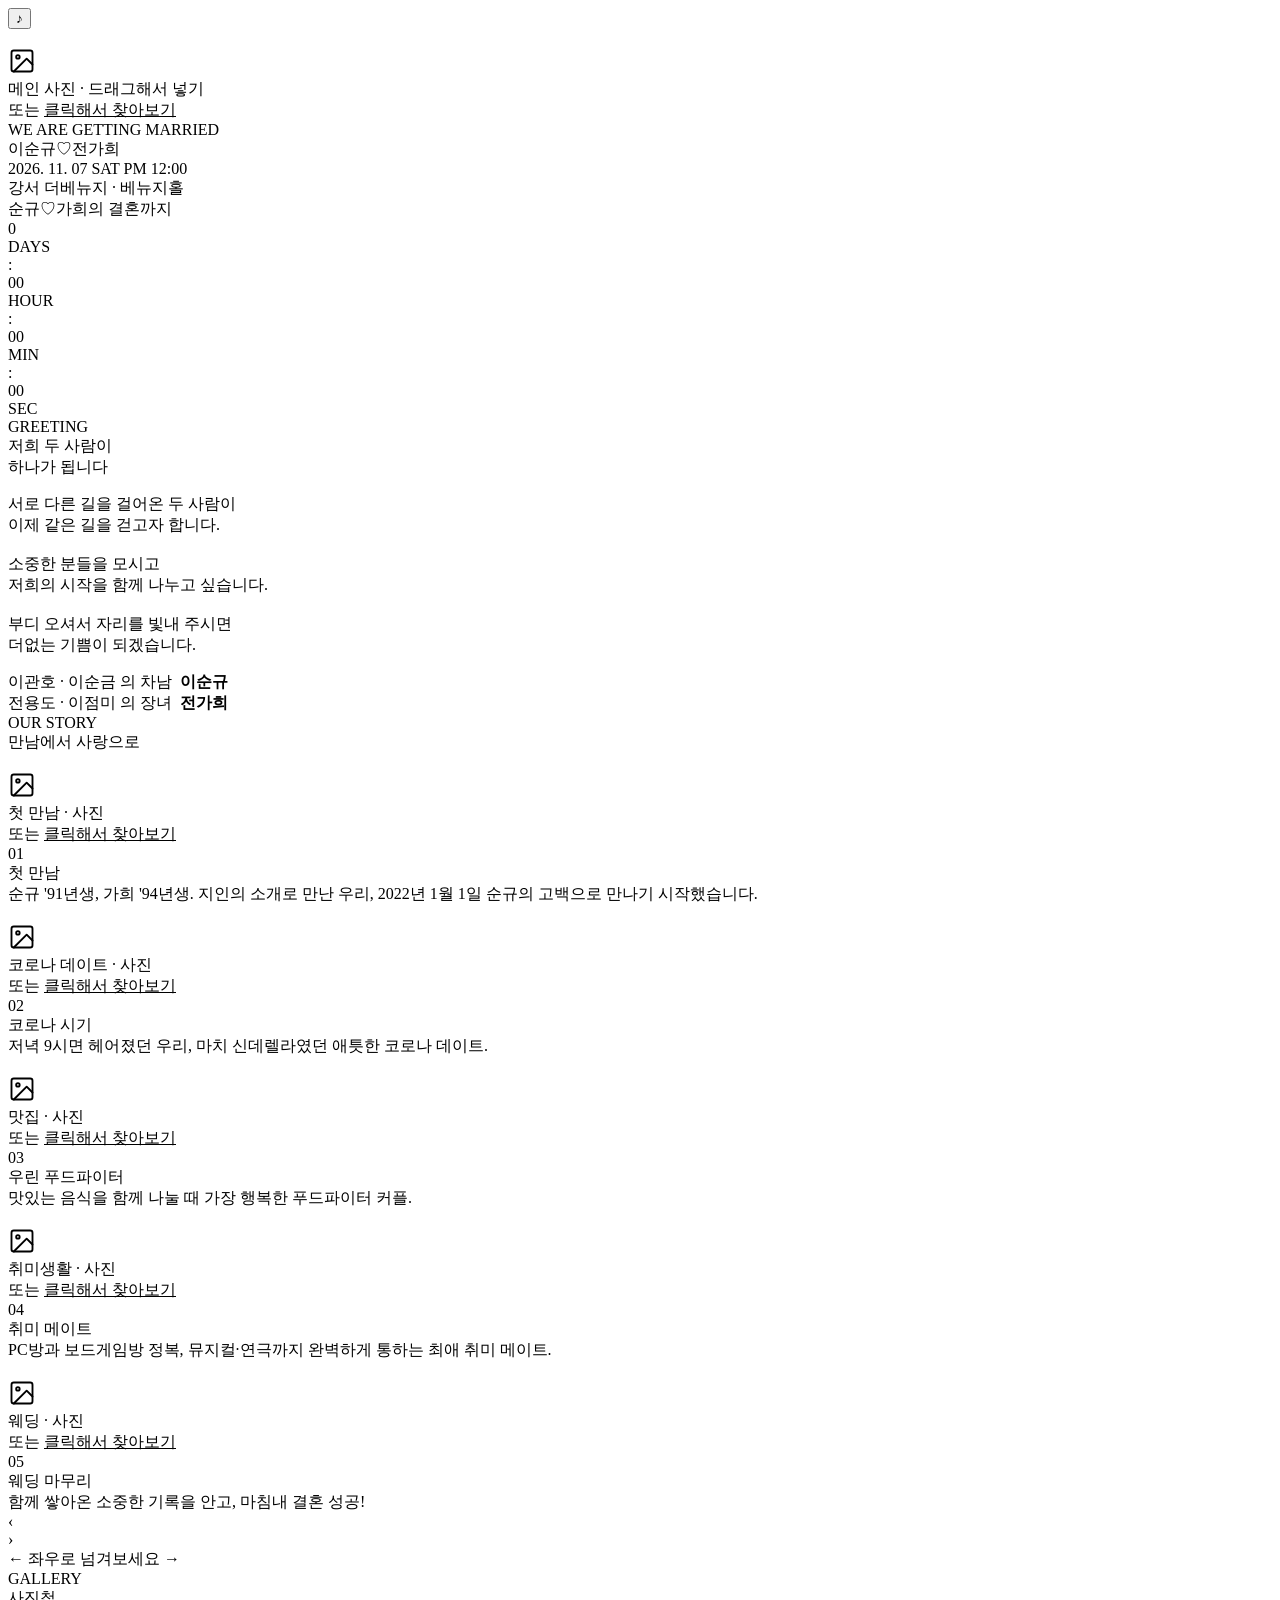
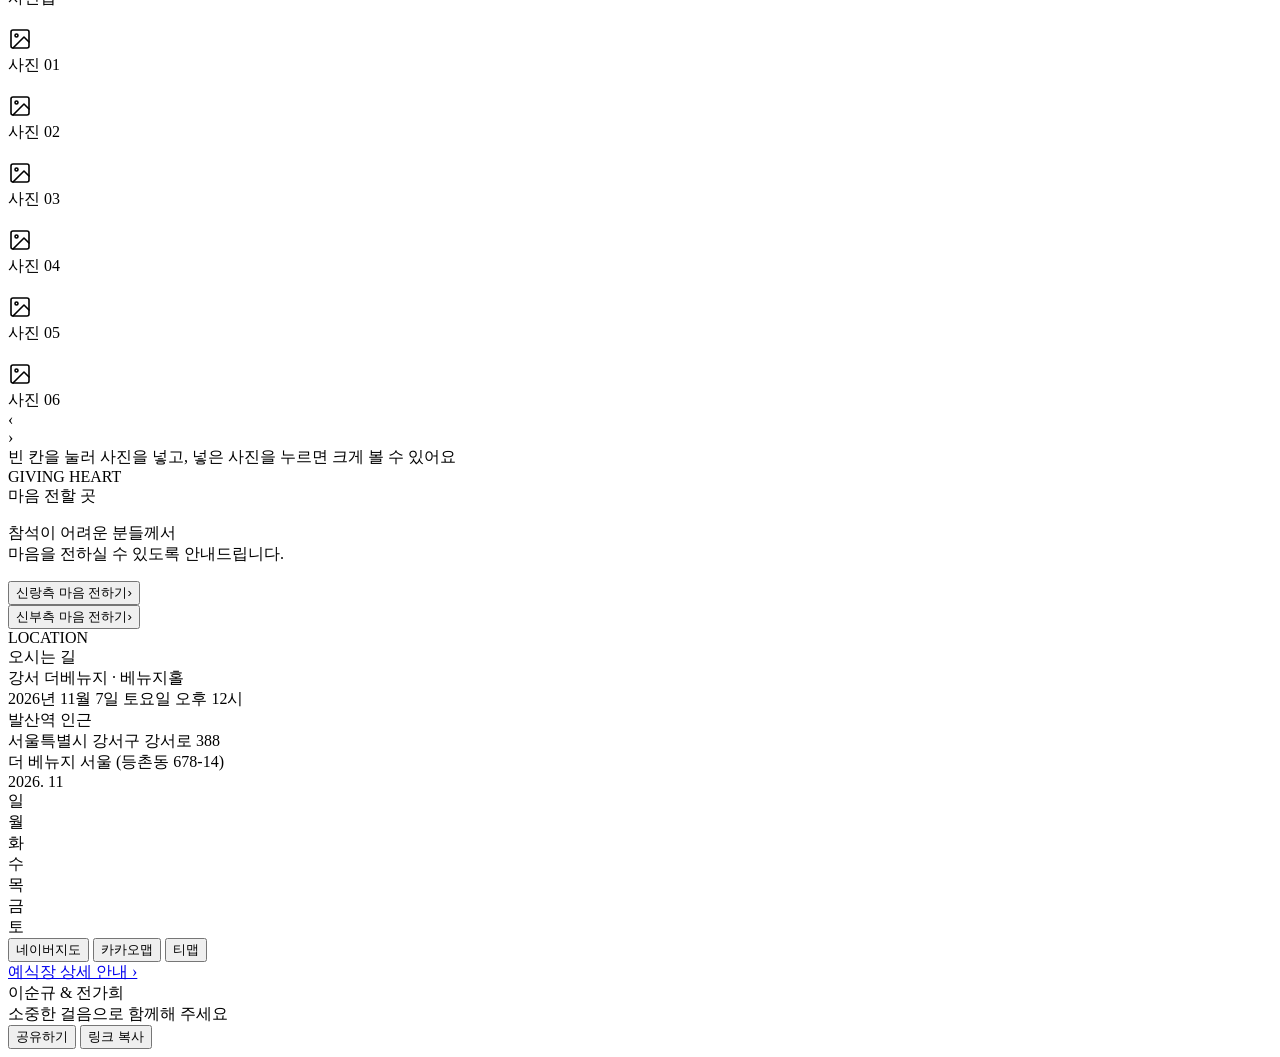
==== index.html @ b534b233 "Add files via upload" ====
<!DOCTYPE html>
<html lang="ko">
<head>
<meta charset="utf-8">
<meta name="viewport" content="width=device-width, initial-scale=1, viewport-fit=cover">
<title>이순규 ♥ 전가희 결혼합니다</title>
<meta name="description" content="2026년 11월 7일 토요일 낮 12시, 강서 더베뉴지 베뉴지홀에서 이순규 · 전가희 두 사람의 결혼식에 소중한 분들을 초대합니다.">
<meta property="og:title" content="이순규 ♥ 전가희 결혼합니다">
<meta property="og:description" content="2026. 11. 07 SAT PM 12:00 · 강서 더베뉴지 · 베뉴지홀">
<meta property="og:type" content="website">
<meta name="theme-color" content="#ded7cb">
<link rel="preconnect" href="https://fonts.googleapis.com">
<link rel="preconnect" href="https://fonts.gstatic.com" crossorigin>
<link href="https://fonts.googleapis.com/css2?family=Gowun+Batang:wght@400;700&family=Gowun+Dodum&display=swap" rel="stylesheet">
<link rel="stylesheet" href="css/style.css">
</head>
<body>

<div class="card" id="card">

<button class="music-toggle" id="musicToggle" aria-label="배경음악" aria-pressed="false">
  <span class="music-note" id="musicNote">♪</span>
</button>

<!-- ============ 1. 메인 배너 ============ -->
<section class="hero">
  <div class="hero-slot img-slot" data-slot="hero" data-shape="rect" data-static="assets/images/hero.jpg">
    <div class="img-slot-inner">
      <img class="img-slot-img" alt="">
      <div class="img-slot-empty">
        <svg width="28" height="28" viewBox="0 0 24 24" fill="none" stroke="currentColor" stroke-width="1.6" stroke-linecap="round" stroke-linejoin="round"><rect x="3" y="3" width="18" height="18" rx="2"/><circle cx="8.5" cy="8.5" r="1.5"/><path d="m21 15-5-5L5 21"/></svg>
        <div class="cap">메인 사진 · 드래그해서 넣기</div>
        <div class="sub">또는 <u>클릭해서 찾아보기</u></div>
      </div>
    </div>
    <input type="file" class="img-slot-input" accept="image/png,image/jpeg,image/webp,image/avif" hidden>
  </div>
  <div class="hero-scrim"></div>
  <div class="hero-text">
    <div class="eyebrow">WE ARE GETTING MARRIED</div>
    <div class="hero-names">이순규<span class="heart">♡</span>전가희</div>
    <div class="hr"></div>
    <div class="hero-date">2026. 11. 07 SAT PM 12:00</div>
    <div class="hero-venue">강서 더베뉴지 · 베뉴지홀</div>
  </div>
</section>

<!-- D-day -->
<section class="dday" id="ddaySection">
  <div class="dday-title">순규♡가희의 결혼까지</div>
  <div class="dday-row">
    <div class="dday-cell wide"><div class="dday-num" id="ddDays">0</div><div class="dday-label">DAYS</div></div>
    <div class="dday-colon">:</div>
    <div class="dday-cell"><div class="dday-num muted" id="ddHours">00</div><div class="dday-label">HOUR</div></div>
    <div class="dday-colon">:</div>
    <div class="dday-cell"><div class="dday-num muted" id="ddMins">00</div><div class="dday-label">MIN</div></div>
    <div class="dday-colon">:</div>
    <div class="dday-cell"><div class="dday-num muted" id="ddSecs">00</div><div class="dday-label">SEC</div></div>
  </div>
</section>

<!-- ============ 2. 멘트 / 신랑신부 · 부모님 ============ -->
<section class="greeting">
  <div class="eyebrow">GREETING</div>
  <div class="greeting-title">저희 두 사람이<br>하나가 됩니다</div>
  <p class="greeting-body">서로 다른 길을 걸어온 두 사람이<br>이제 같은 길을 걷고자 합니다.<br><br>소중한 분들을 모시고<br>저희의 시작을 함께 나누고 싶습니다.<br><br>부디 오셔서 자리를 빛내 주시면<br>더없는 기쁨이 되겠습니다.</p>

  <div class="hr center"></div>

  <div class="family">
    <div><span class="parents">이관호 · 이순금</span> <span class="rel">의 차남</span> &nbsp;<strong class="who">이순규</strong></div>
    <div><span class="parents">전용도 · 이점미</span> <span class="rel">의 장녀</span> &nbsp;<strong class="who">전가희</strong></div>
  </div>
</section>

<!-- ============ 3. 만남에서 사랑으로 ============ -->
<section class="story-section">
  <div class="section-head">
    <div class="eyebrow">OUR STORY</div>
    <div class="section-title">만남에서 사랑으로</div>
  </div>
  <div class="carousel-wrap">
    <div class="swipe story-scroller" id="storyScroller">

      <div class="story-slide">
        <div class="story-img-wrap"><div class="img-slot" data-slot="s1" data-shape="rounded" data-radius="12" data-static="assets/images/story-1.jpg">
          <div class="img-slot-inner">
            <img class="img-slot-img" alt="">
            <div class="img-slot-empty">
              <svg width="28" height="28" viewBox="0 0 24 24" fill="none" stroke="currentColor" stroke-width="1.6" stroke-linecap="round" stroke-linejoin="round"><rect x="3" y="3" width="18" height="18" rx="2"/><circle cx="8.5" cy="8.5" r="1.5"/><path d="m21 15-5-5L5 21"/></svg>
              <div class="cap">첫 만남 · 사진</div>
              <div class="sub">또는 <u>클릭해서 찾아보기</u></div>
            </div>
          </div>
          <input type="file" class="img-slot-input" accept="image/png,image/jpeg,image/webp,image/avif" hidden>
        </div></div>
        <div class="story-text">
          <div class="story-no">01</div>
          <div class="story-title">첫 만남</div>
          <div class="story-body">순규 '91년생, 가희 '94년생. 지인의 소개로 만난 우리, 2022년 1월 1일 순규의 고백으로 만나기 시작했습니다.</div>
        </div>
      </div>

      <div class="story-slide">
        <div class="story-img-wrap"><div class="img-slot" data-slot="s2" data-shape="rounded" data-radius="12" data-static="assets/images/story-2.jpg">
          <div class="img-slot-inner">
            <img class="img-slot-img" alt="">
            <div class="img-slot-empty">
              <svg width="28" height="28" viewBox="0 0 24 24" fill="none" stroke="currentColor" stroke-width="1.6" stroke-linecap="round" stroke-linejoin="round"><rect x="3" y="3" width="18" height="18" rx="2"/><circle cx="8.5" cy="8.5" r="1.5"/><path d="m21 15-5-5L5 21"/></svg>
              <div class="cap">코로나 데이트 · 사진</div>
              <div class="sub">또는 <u>클릭해서 찾아보기</u></div>
            </div>
          </div>
          <input type="file" class="img-slot-input" accept="image/png,image/jpeg,image/webp,image/avif" hidden>
        </div></div>
        <div class="story-text">
          <div class="story-no">02</div>
          <div class="story-title">코로나 시기</div>
          <div class="story-body">저녁 9시면 헤어졌던 우리, 마치 신데렐라였던 애틋한 코로나 데이트.</div>
        </div>
      </div>

      <div class="story-slide">
        <div class="story-img-wrap"><div class="img-slot" data-slot="s3" data-shape="rounded" data-radius="12" data-static="assets/images/story-3.jpg">
          <div class="img-slot-inner">
            <img class="img-slot-img" alt="">
            <div class="img-slot-empty">
              <svg width="28" height="28" viewBox="0 0 24 24" fill="none" stroke="currentColor" stroke-width="1.6" stroke-linecap="round" stroke-linejoin="round"><rect x="3" y="3" width="18" height="18" rx="2"/><circle cx="8.5" cy="8.5" r="1.5"/><path d="m21 15-5-5L5 21"/></svg>
              <div class="cap">맛집 · 사진</div>
              <div class="sub">또는 <u>클릭해서 찾아보기</u></div>
            </div>
          </div>
          <input type="file" class="img-slot-input" accept="image/png,image/jpeg,image/webp,image/avif" hidden>
        </div></div>
        <div class="story-text">
          <div class="story-no">03</div>
          <div class="story-title">우린 푸드파이터</div>
          <div class="story-body">맛있는 음식을 함께 나눌 때 가장 행복한 푸드파이터 커플.</div>
        </div>
      </div>

      <div class="story-slide">
        <div class="story-img-wrap"><div class="img-slot" data-slot="s4" data-shape="rounded" data-radius="12" data-static="assets/images/story-4.jpg">
          <div class="img-slot-inner">
            <img class="img-slot-img" alt="">
            <div class="img-slot-empty">
              <svg width="28" height="28" viewBox="0 0 24 24" fill="none" stroke="currentColor" stroke-width="1.6" stroke-linecap="round" stroke-linejoin="round"><rect x="3" y="3" width="18" height="18" rx="2"/><circle cx="8.5" cy="8.5" r="1.5"/><path d="m21 15-5-5L5 21"/></svg>
              <div class="cap">취미생활 · 사진</div>
              <div class="sub">또는 <u>클릭해서 찾아보기</u></div>
            </div>
          </div>
          <input type="file" class="img-slot-input" accept="image/png,image/jpeg,image/webp,image/avif" hidden>
        </div></div>
        <div class="story-text">
          <div class="story-no">04</div>
          <div class="story-title">취미 메이트</div>
          <div class="story-body">PC방과 보드게임방 정복, 뮤지컬·연극까지 완벽하게 통하는 최애 취미 메이트.</div>
        </div>
      </div>

      <div class="story-slide">
        <div class="story-img-wrap"><div class="img-slot" data-slot="s5" data-shape="rounded" data-radius="12" data-static="assets/images/story-5.jpg">
          <div class="img-slot-inner">
            <img class="img-slot-img" alt="">
            <div class="img-slot-empty">
              <svg width="28" height="28" viewBox="0 0 24 24" fill="none" stroke="currentColor" stroke-width="1.6" stroke-linecap="round" stroke-linejoin="round"><rect x="3" y="3" width="18" height="18" rx="2"/><circle cx="8.5" cy="8.5" r="1.5"/><path d="m21 15-5-5L5 21"/></svg>
              <div class="cap">웨딩 · 사진</div>
              <div class="sub">또는 <u>클릭해서 찾아보기</u></div>
            </div>
          </div>
          <input type="file" class="img-slot-input" accept="image/png,image/jpeg,image/webp,image/avif" hidden>
        </div></div>
        <div class="story-text">
          <div class="story-no">05</div>
          <div class="story-title">웨딩 마무리</div>
          <div class="story-body">함께 쌓아온 소중한 기록을 안고, 마침내 결혼 성공!</div>
        </div>
      </div>

    </div>
    <div class="arrow left" id="storyPrev" aria-label="이전">‹</div>
    <div class="arrow right" id="storyNext" aria-label="다음">›</div>
  </div>
  <div class="dots" id="storyDots"></div>
  <div class="hint">← 좌우로 넘겨보세요 →</div>
</section>

<!-- ============ 4. 사진 갤러리 ============ -->
<section class="gallery-section">
  <div class="section-head">
    <div class="eyebrow">GALLERY</div>
    <div class="section-title">사진첩</div>
  </div>
  <div class="carousel-wrap">
    <div class="swipe gallery-scroller" id="galleryScroller">
      <div class="gallery-slide">
        <div class="gallery-img img-slot" data-slot="g1" data-shape="rounded" data-radius="4" data-static="">
          <div class="img-slot-inner"><img class="img-slot-img" alt=""><div class="img-slot-empty"><svg width="24" height="24" viewBox="0 0 24 24" fill="none" stroke="currentColor" stroke-width="1.6" stroke-linecap="round" stroke-linejoin="round"><rect x="3" y="3" width="18" height="18" rx="2"/><circle cx="8.5" cy="8.5" r="1.5"/><path d="m21 15-5-5L5 21"/></svg><div class="cap">사진 01</div></div></div>
          <input type="file" class="img-slot-input" accept="image/png,image/jpeg,image/webp,image/avif" hidden>
        </div>
      </div>
      <div class="gallery-slide">
        <div class="gallery-img img-slot" data-slot="g2" data-shape="rounded" data-radius="4" data-static="">
          <div class="img-slot-inner"><img class="img-slot-img" alt=""><div class="img-slot-empty"><svg width="24" height="24" viewBox="0 0 24 24" fill="none" stroke="currentColor" stroke-width="1.6" stroke-linecap="round" stroke-linejoin="round"><rect x="3" y="3" width="18" height="18" rx="2"/><circle cx="8.5" cy="8.5" r="1.5"/><path d="m21 15-5-5L5 21"/></svg><div class="cap">사진 02</div></div></div>
          <input type="file" class="img-slot-input" accept="image/png,image/jpeg,image/webp,image/avif" hidden>
        </div>
      </div>
      <div class="gallery-slide">
        <div class="gallery-img img-slot" data-slot="g3" data-shape="rounded" data-radius="4" data-static="">
          <div class="img-slot-inner"><img class="img-slot-img" alt=""><div class="img-slot-empty"><svg width="24" height="24" viewBox="0 0 24 24" fill="none" stroke="currentColor" stroke-width="1.6" stroke-linecap="round" stroke-linejoin="round"><rect x="3" y="3" width="18" height="18" rx="2"/><circle cx="8.5" cy="8.5" r="1.5"/><path d="m21 15-5-5L5 21"/></svg><div class="cap">사진 03</div></div></div>
          <input type="file" class="img-slot-input" accept="image/png,image/jpeg,image/webp,image/avif" hidden>
        </div>
      </div>
      <div class="gallery-slide">
        <div class="gallery-img img-slot" data-slot="g4" data-shape="rounded" data-radius="4" data-static="">
          <div class="img-slot-inner"><img class="img-slot-img" alt=""><div class="img-slot-empty"><svg width="24" height="24" viewBox="0 0 24 24" fill="none" stroke="currentColor" stroke-width="1.6" stroke-linecap="round" stroke-linejoin="round"><rect x="3" y="3" width="18" height="18" rx="2"/><circle cx="8.5" cy="8.5" r="1.5"/><path d="m21 15-5-5L5 21"/></svg><div class="cap">사진 04</div></div></div>
          <input type="file" class="img-slot-input" accept="image/png,image/jpeg,image/webp,image/avif" hidden>
        </div>
      </div>
      <div class="gallery-slide">
        <div class="gallery-img img-slot" data-slot="g5" data-shape="rounded" data-radius="4" data-static="">
          <div class="img-slot-inner"><img class="img-slot-img" alt=""><div class="img-slot-empty"><svg width="24" height="24" viewBox="0 0 24 24" fill="none" stroke="currentColor" stroke-width="1.6" stroke-linecap="round" stroke-linejoin="round"><rect x="3" y="3" width="18" height="18" rx="2"/><circle cx="8.5" cy="8.5" r="1.5"/><path d="m21 15-5-5L5 21"/></svg><div class="cap">사진 05</div></div></div>
          <input type="file" class="img-slot-input" accept="image/png,image/jpeg,image/webp,image/avif" hidden>
        </div>
      </div>
      <div class="gallery-slide">
        <div class="gallery-img img-slot" data-slot="g6" data-shape="rounded" data-radius="4" data-static="">
          <div class="img-slot-inner"><img class="img-slot-img" alt=""><div class="img-slot-empty"><svg width="24" height="24" viewBox="0 0 24 24" fill="none" stroke="currentColor" stroke-width="1.6" stroke-linecap="round" stroke-linejoin="round"><rect x="3" y="3" width="18" height="18" rx="2"/><circle cx="8.5" cy="8.5" r="1.5"/><path d="m21 15-5-5L5 21"/></svg><div class="cap">사진 06</div></div></div>
          <input type="file" class="img-slot-input" accept="image/png,image/jpeg,image/webp,image/avif" hidden>
        </div>
      </div>
    </div>
    <div class="arrow left" id="galPrev" aria-label="이전">‹</div>
    <div class="arrow right" id="galNext" aria-label="다음">›</div>
  </div>
  <div class="hint">빈 칸을 눌러 사진을 넣고, 넣은 사진을 누르면 크게 볼 수 있어요</div>
</section>

<!-- ============ 5. 마음 전할 곳 ============ -->
<section class="accounts-section">
  <div class="section-head small">
    <div class="eyebrow">GIVING HEART</div>
    <div class="section-title">마음 전할 곳</div>
    <p class="accounts-intro">참석이 어려운 분들께서<br>마음을 전하실 수 있도록 안내드립니다.</p>
  </div>

  <div class="accordion">
    <button class="accordion-toggle" id="groomToggle" aria-expanded="false">
      <span>신랑측 마음 전하기</span><span class="chevron" id="groomChevron">›</span>
    </button>
    <div class="accordion-panel" id="groomPanel" hidden>
      <div class="account-card">
        <div><div class="account-role">신랑</div><div class="account-bank">우리은행 <span class="num">1002-641-303449</span></div><div class="account-owner">예금주 이순규</div></div>
        <button class="copy-btn" data-bank="우리은행" data-num="1002-641-303449">계좌 복사</button>
      </div>
      <div class="account-card">
        <div><div class="account-role">신랑 아버지</div><div class="account-bank">신한은행 <span class="num">110-109-147608</span></div><div class="account-owner">예금주 이관호</div></div>
        <button class="copy-btn" data-bank="신한은행" data-num="110-109-147608">계좌 복사</button>
      </div>
      <div class="account-card">
        <div><div class="account-role">신랑 어머니</div><div class="account-bank">신한은행 <span class="num">110-319-628471</span></div><div class="account-owner">예금주 이순금</div></div>
        <button class="copy-btn" data-bank="신한은행" data-num="110-319-628471">계좌 복사</button>
      </div>
    </div>
  </div>

  <div class="accordion">
    <button class="accordion-toggle" id="brideToggle" aria-expanded="false">
      <span>신부측 마음 전하기</span><span class="chevron" id="brideChevron">›</span>
    </button>
    <div class="accordion-panel" id="bridePanel" hidden>
      <div class="account-card">
        <div><div class="account-role">신부</div><div class="account-bank">국민은행 <span class="num">690802-20-80029</span></div><div class="account-owner">예금주 전가희</div></div>
        <button class="copy-btn" data-bank="국민은행" data-num="690802-20-80029">계좌 복사</button>
      </div>
      <div class="account-card">
        <div><div class="account-role">신부 아버지</div><div class="account-bank">농협은행 <span class="num">204065-52-137014</span></div><div class="account-owner">예금주 전용도</div></div>
        <button class="copy-btn" data-bank="농협은행" data-num="204065-52-137014">계좌 복사</button>
      </div>
      <div class="account-card">
        <div><div class="account-role">신부 어머니</div><div class="account-bank">농협은행 <span class="num">356-0767-2444-43</span></div><div class="account-owner">예금주 이점미</div></div>
        <button class="copy-btn" data-bank="농협은행" data-num="356-0767-2444-43">계좌 복사</button>
      </div>
    </div>
  </div>
</section>

<!-- ============ 6. 오시는길 ============ -->
<section class="location-section">
  <div class="section-head">
    <div class="eyebrow">LOCATION</div>
    <div class="section-title">오시는 길</div>
  </div>

  <div class="venue-info">
    <div class="venue-name">강서 더베뉴지 · 베뉴지홀</div>
    <div class="venue-when">2026년 11월 7일 토요일 오후 12시<br>발산역 인근</div>
    <div class="venue-address">서울특별시 강서구 강서로 388<br>더 베뉴지 서울 (등촌동 678-14)</div>
  </div>

  <div class="calendar">
    <div class="calendar-title">2026. 11</div>
    <div class="calendar-dow">
      <div class="sun">일</div><div>월</div><div>화</div><div>수</div><div>목</div><div>금</div><div>토</div>
    </div>
    <div class="calendar-grid" id="calendarGrid"></div>
  </div>

  <div class="map-buttons">
    <button class="map-btn" id="btnNaver">네이버지도</button>
    <button class="map-btn" id="btnKakao">카카오맵</button>
    <button class="map-btn" id="btnTmap">티맵</button>
  </div>
  <a href="https://venueg.co.kr/92" target="_blank" rel="noopener" class="venue-detail-link">예식장 상세 안내 &rsaquo;</a>
</section>

<!-- footer / share -->
<footer class="site-footer">
  <div class="footer-names">이순규 &amp; 전가희</div>
  <div class="footer-sub">소중한 걸음으로 함께해 주세요</div>
  <div class="footer-actions">
    <button class="btn-share" id="shareBtn">공유하기</button>
    <button class="btn-copy-link" id="copyLinkBtn">링크 복사</button>
  </div>
</footer>

<!-- 갤러리 확대 뷰어 -->
<div class="lightbox" id="lightbox" hidden>
  <div class="lightbox-close" id="lightboxClose" aria-label="닫기">×</div>
  <div class="lightbox-stage" id="lightboxStage">
    <img class="lightbox-img" id="lightboxImg" alt="">
  </div>
  <div class="lightbox-counter" id="lightboxCounter"></div>
  <div class="lightbox-arrow left" id="lightboxPrev" aria-label="이전">‹</div>
  <div class="lightbox-arrow right" id="lightboxNext" aria-label="다음">›</div>
</div>

<!-- 이미지 위치/확대 조정 -->
<div class="reframe" id="reframe" hidden>
  <div class="reframe-stage" id="reframeStage">
    <img class="reframe-img" id="reframeImg" alt="">
  </div>
  <div class="reframe-controls">
    <span class="reframe-label">드래그해서 위치 조정 · 확대</span>
    <input type="range" id="reframeZoom" min="1" max="3" step="0.01" value="1">
    <button class="reframe-done" id="reframeDone">완료</button>
  </div>
</div>

<audio id="bgm" src="assets/audio/bgm.mp3" loop preload="none"></audio>

</div>

<script src="js/app.js"></script>
</body>
</html>
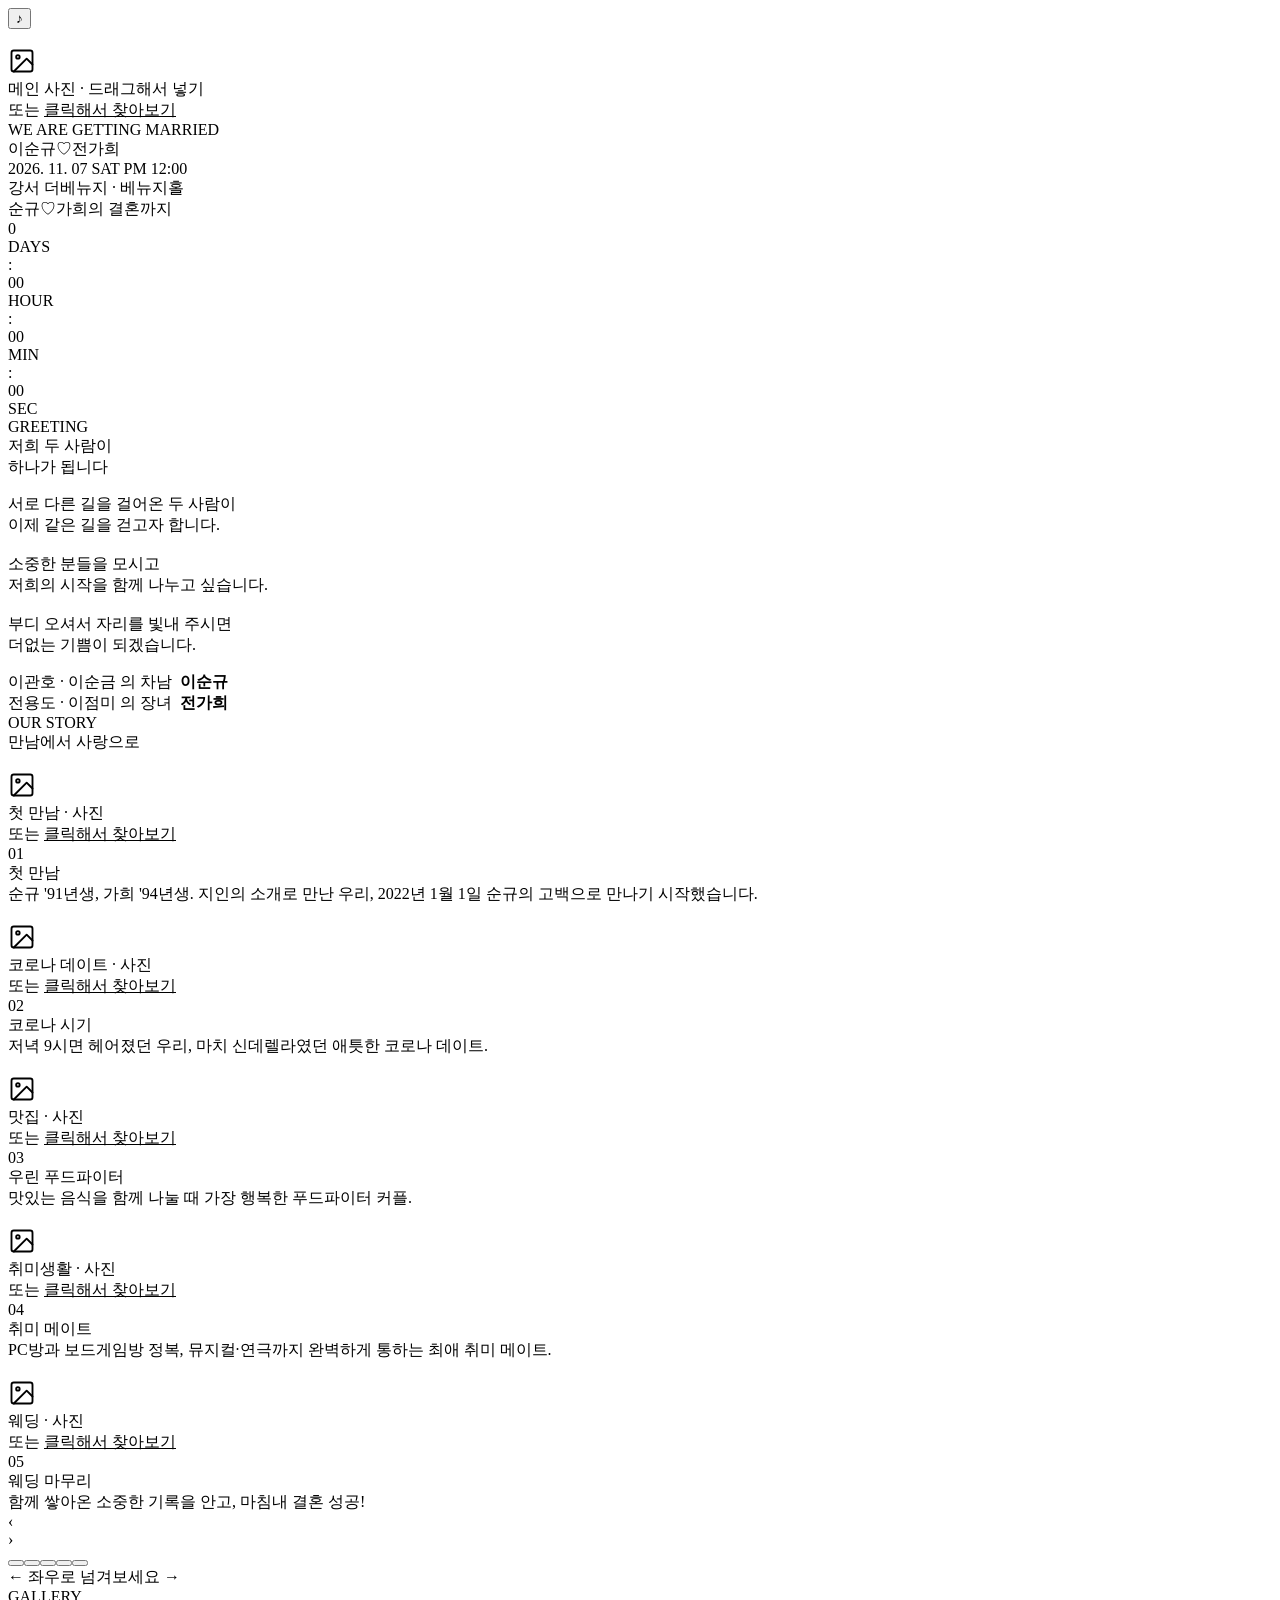
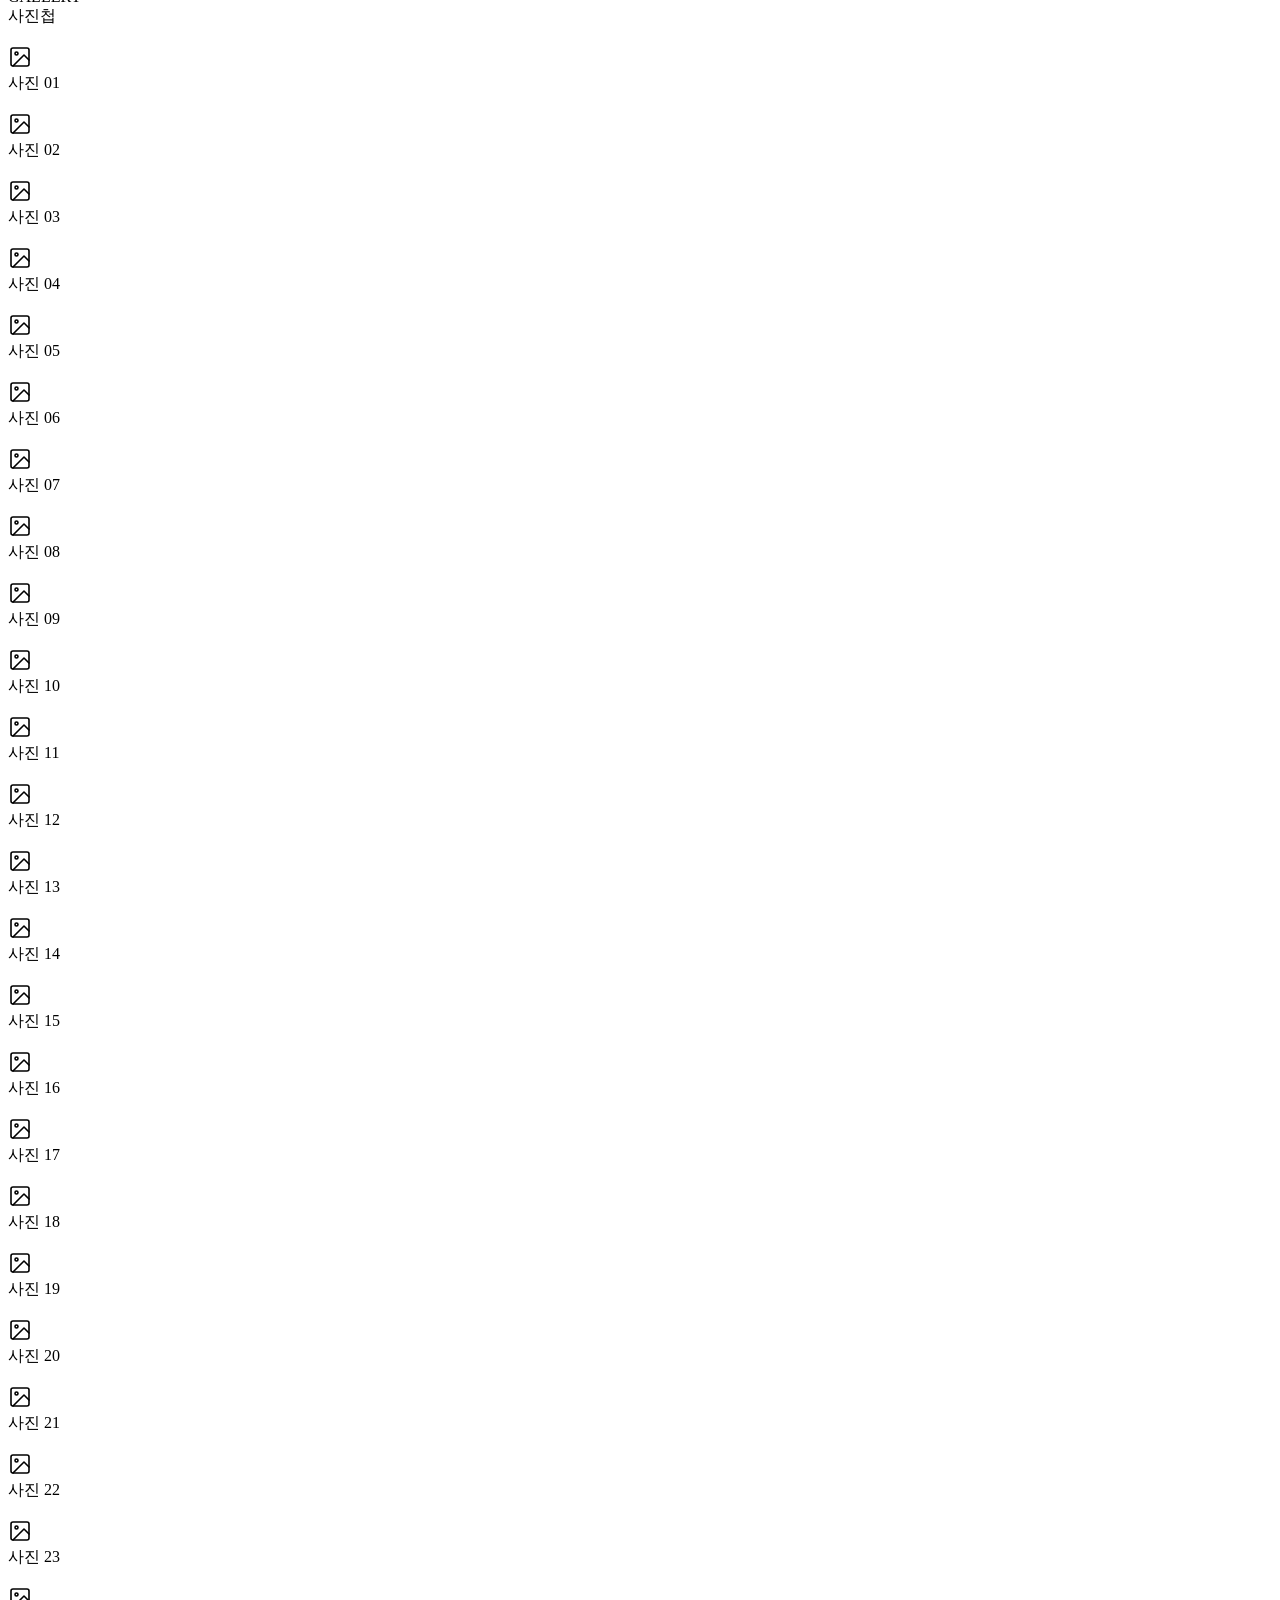
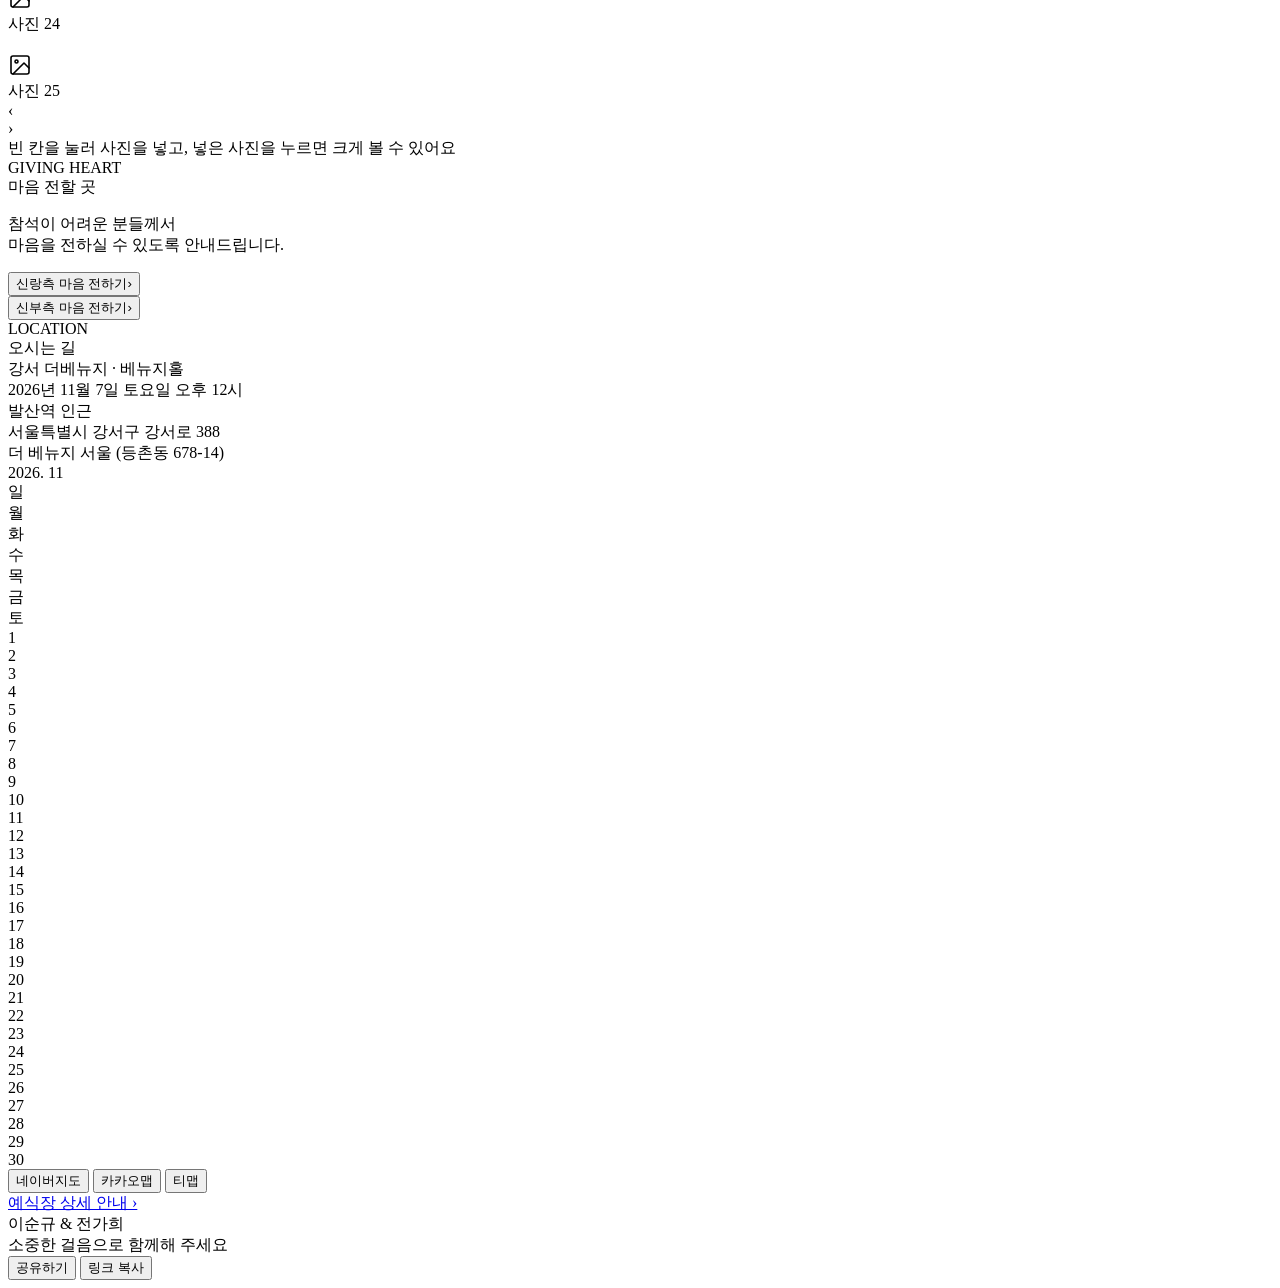
==== commit aa01e3a4: "Add files via upload" ====
--- a/index.html
+++ b/index.html
@@ -193,42 +193,7 @@
   </div>
   <div class="carousel-wrap">
     <div class="swipe gallery-scroller" id="galleryScroller">
-      <div class="gallery-slide">
-        <div class="gallery-img img-slot" data-slot="g1" data-shape="rounded" data-radius="4" data-static="">
-          <div class="img-slot-inner"><img class="img-slot-img" alt=""><div class="img-slot-empty"><svg width="24" height="24" viewBox="0 0 24 24" fill="none" stroke="currentColor" stroke-width="1.6" stroke-linecap="round" stroke-linejoin="round"><rect x="3" y="3" width="18" height="18" rx="2"/><circle cx="8.5" cy="8.5" r="1.5"/><path d="m21 15-5-5L5 21"/></svg><div class="cap">사진 01</div></div></div>
-          <input type="file" class="img-slot-input" accept="image/png,image/jpeg,image/webp,image/avif" hidden>
-        </div>
-      </div>
-      <div class="gallery-slide">
-        <div class="gallery-img img-slot" data-slot="g2" data-shape="rounded" data-radius="4" data-static="">
-          <div class="img-slot-inner"><img class="img-slot-img" alt=""><div class="img-slot-empty"><svg width="24" height="24" viewBox="0 0 24 24" fill="none" stroke="currentColor" stroke-width="1.6" stroke-linecap="round" stroke-linejoin="round"><rect x="3" y="3" width="18" height="18" rx="2"/><circle cx="8.5" cy="8.5" r="1.5"/><path d="m21 15-5-5L5 21"/></svg><div class="cap">사진 02</div></div></div>
-          <input type="file" class="img-slot-input" accept="image/png,image/jpeg,image/webp,image/avif" hidden>
-        </div>
-      </div>
-      <div class="gallery-slide">
-        <div class="gallery-img img-slot" data-slot="g3" data-shape="rounded" data-radius="4" data-static="">
-          <div class="img-slot-inner"><img class="img-slot-img" alt=""><div class="img-slot-empty"><svg width="24" height="24" viewBox="0 0 24 24" fill="none" stroke="currentColor" stroke-width="1.6" stroke-linecap="round" stroke-linejoin="round"><rect x="3" y="3" width="18" height="18" rx="2"/><circle cx="8.5" cy="8.5" r="1.5"/><path d="m21 15-5-5L5 21"/></svg><div class="cap">사진 03</div></div></div>
-          <input type="file" class="img-slot-input" accept="image/png,image/jpeg,image/webp,image/avif" hidden>
-        </div>
-      </div>
-      <div class="gallery-slide">
-        <div class="gallery-img img-slot" data-slot="g4" data-shape="rounded" data-radius="4" data-static="">
-          <div class="img-slot-inner"><img class="img-slot-img" alt=""><div class="img-slot-empty"><svg width="24" height="24" viewBox="0 0 24 24" fill="none" stroke="currentColor" stroke-width="1.6" stroke-linecap="round" stroke-linejoin="round"><rect x="3" y="3" width="18" height="18" rx="2"/><circle cx="8.5" cy="8.5" r="1.5"/><path d="m21 15-5-5L5 21"/></svg><div class="cap">사진 04</div></div></div>
-          <input type="file" class="img-slot-input" accept="image/png,image/jpeg,image/webp,image/avif" hidden>
-        </div>
-      </div>
-      <div class="gallery-slide">
-        <div class="gallery-img img-slot" data-slot="g5" data-shape="rounded" data-radius="4" data-static="">
-          <div class="img-slot-inner"><img class="img-slot-img" alt=""><div class="img-slot-empty"><svg width="24" height="24" viewBox="0 0 24 24" fill="none" stroke="currentColor" stroke-width="1.6" stroke-linecap="round" stroke-linejoin="round"><rect x="3" y="3" width="18" height="18" rx="2"/><circle cx="8.5" cy="8.5" r="1.5"/><path d="m21 15-5-5L5 21"/></svg><div class="cap">사진 05</div></div></div>
-          <input type="file" class="img-slot-input" accept="image/png,image/jpeg,image/webp,image/avif" hidden>
-        </div>
-      </div>
-      <div class="gallery-slide">
-        <div class="gallery-img img-slot" data-slot="g6" data-shape="rounded" data-radius="4" data-static="">
-          <div class="img-slot-inner"><img class="img-slot-img" alt=""><div class="img-slot-empty"><svg width="24" height="24" viewBox="0 0 24 24" fill="none" stroke="currentColor" stroke-width="1.6" stroke-linecap="round" stroke-linejoin="round"><rect x="3" y="3" width="18" height="18" rx="2"/><circle cx="8.5" cy="8.5" r="1.5"/><path d="m21 15-5-5L5 21"/></svg><div class="cap">사진 06</div></div></div>
-          <input type="file" class="img-slot-input" accept="image/png,image/jpeg,image/webp,image/avif" hidden>
-        </div>
-      </div>
+      <!-- 갤러리 카드는 js/app.js에서 GALLERY_COUNT 만큼 생성됩니다 -->
     </div>
     <div class="arrow left" id="galPrev" aria-label="이전">‹</div>
     <div class="arrow right" id="galNext" aria-label="다음">›</div>
@@ -335,18 +300,6 @@
   <div class="lightbox-arrow right" id="lightboxNext" aria-label="다음">›</div>
 </div>
 
-<!-- 이미지 위치/확대 조정 -->
-<div class="reframe" id="reframe" hidden>
-  <div class="reframe-stage" id="reframeStage">
-    <img class="reframe-img" id="reframeImg" alt="">
-  </div>
-  <div class="reframe-controls">
-    <span class="reframe-label">드래그해서 위치 조정 · 확대</span>
-    <input type="range" id="reframeZoom" min="1" max="3" step="0.01" value="1">
-    <button class="reframe-done" id="reframeDone">완료</button>
-  </div>
-</div>
-
 <audio id="bgm" src="assets/audio/bgm.mp3" loop preload="none"></audio>
 
 </div>
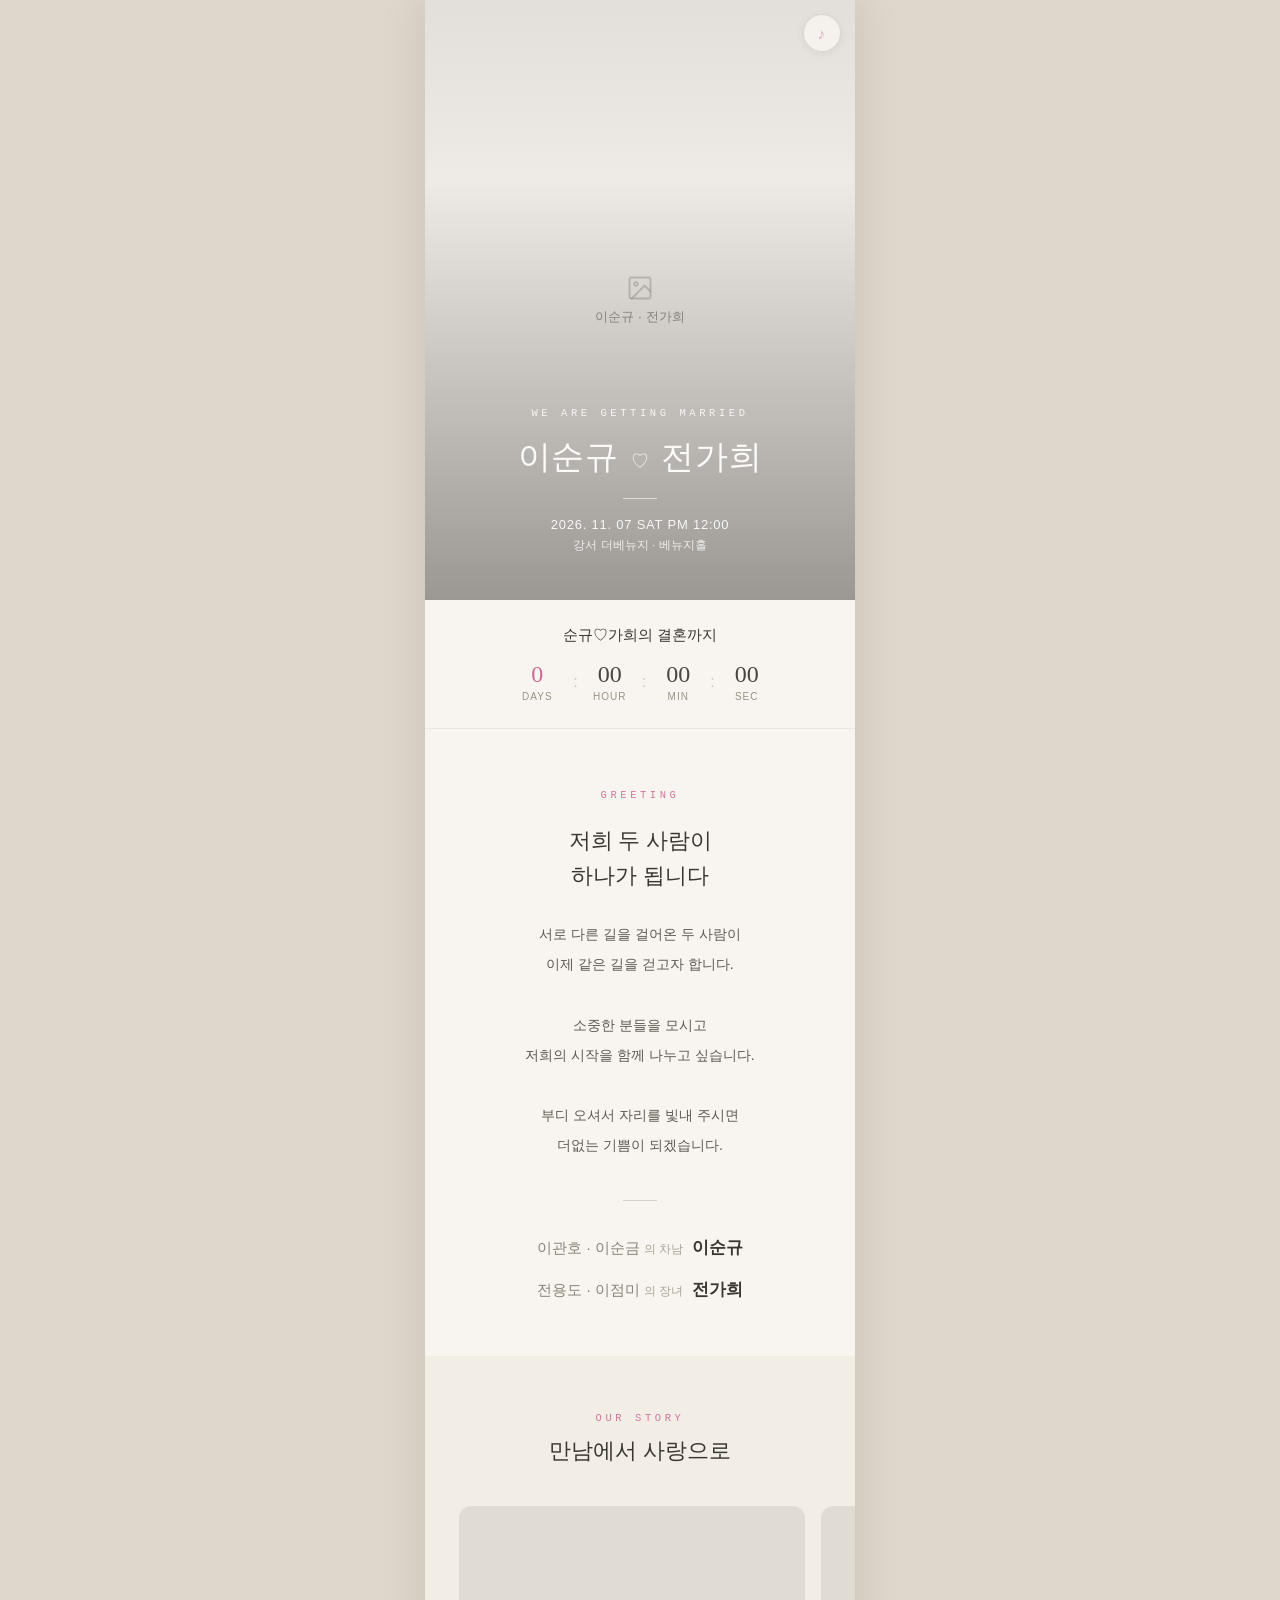
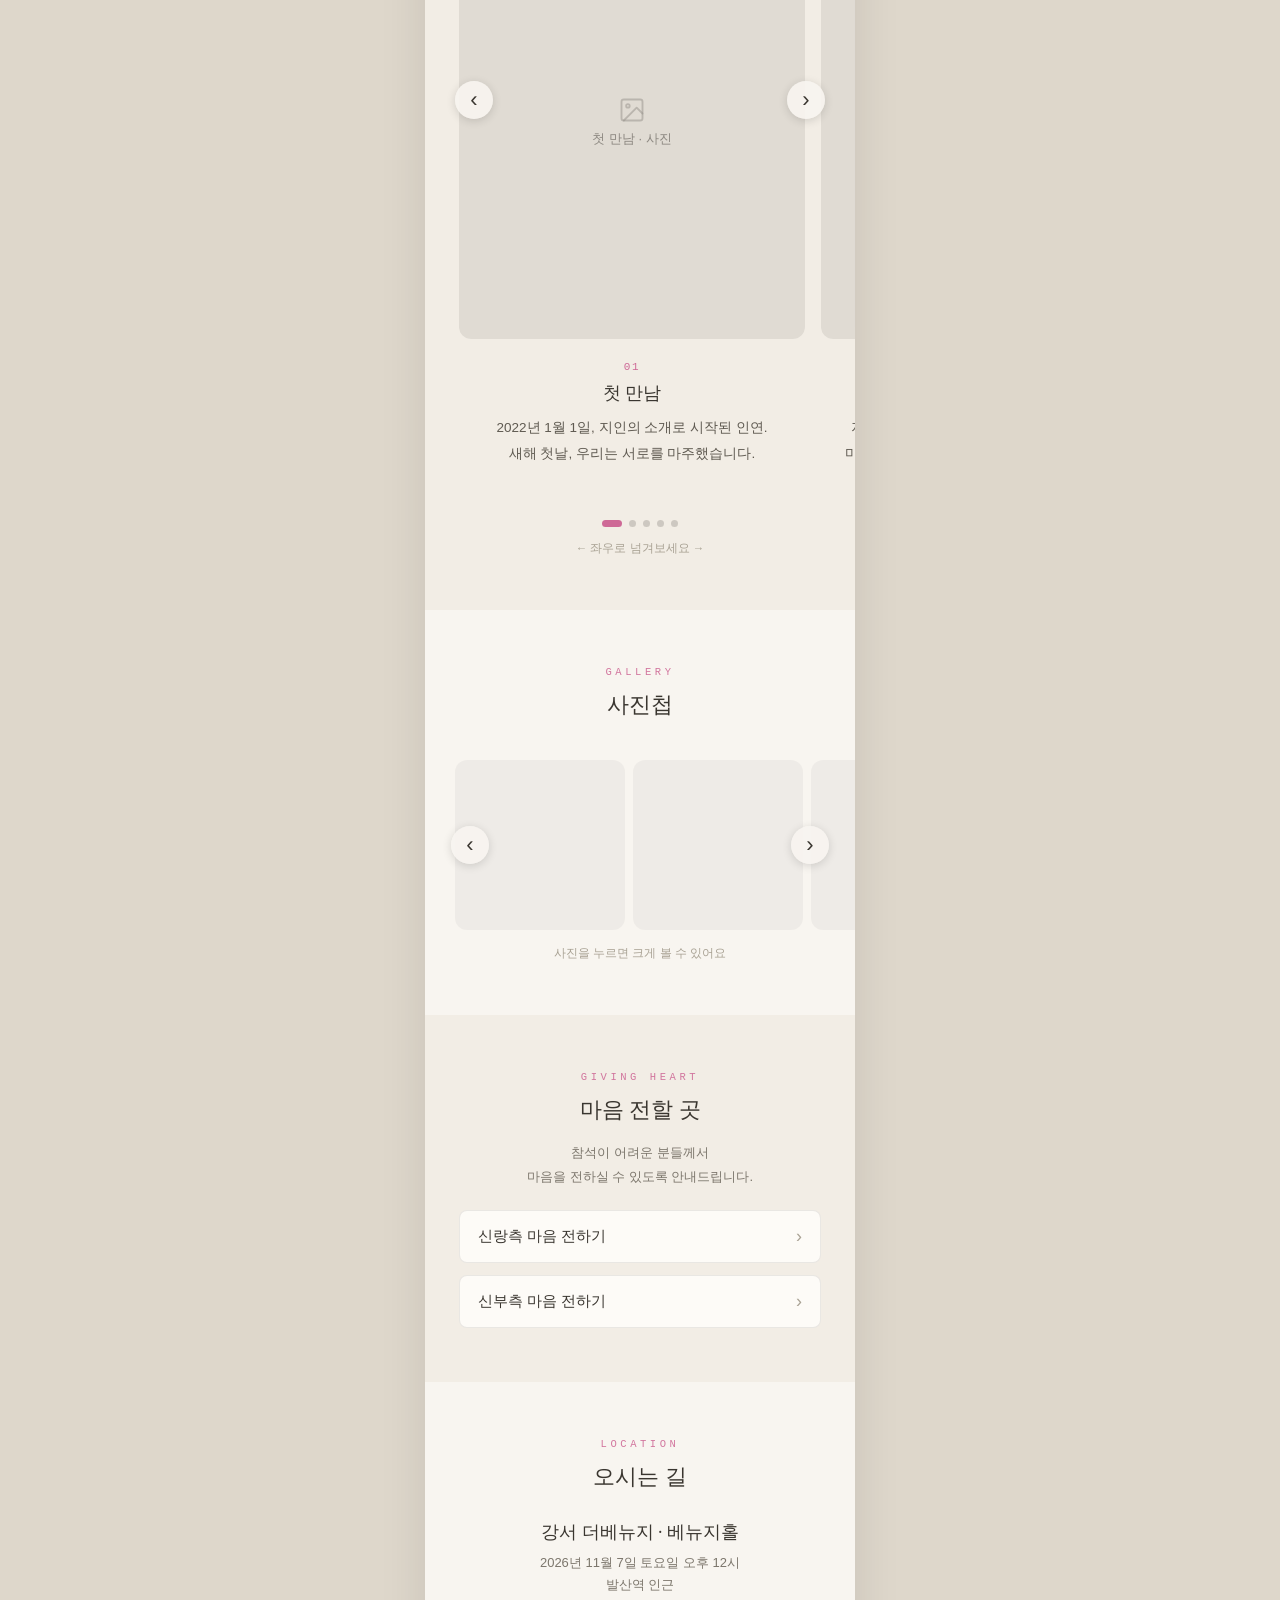
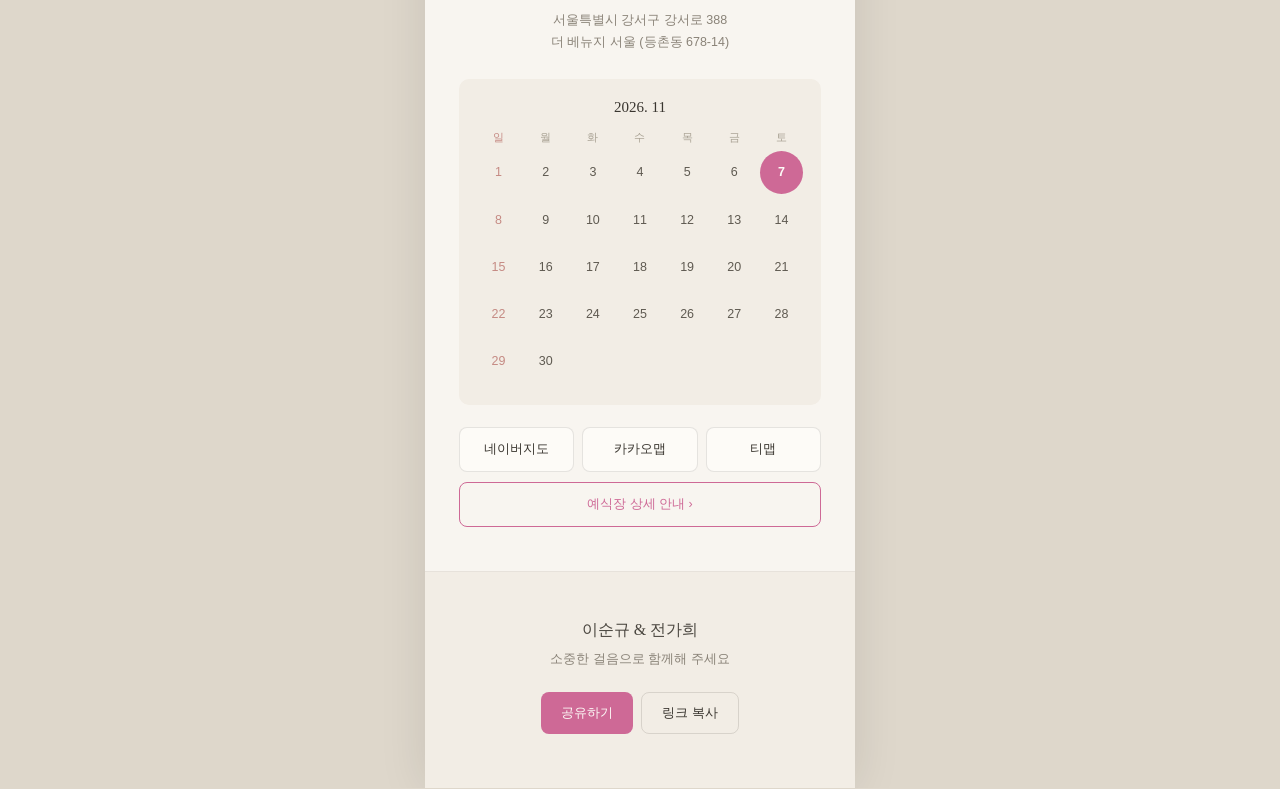
==== commit c99a409d: "Add files via upload" ====
--- a/index.html
+++ b/index.html
@@ -5,10 +5,21 @@
 <meta name="viewport" content="width=device-width, initial-scale=1, viewport-fit=cover">
 <title>이순규 ♥ 전가희 결혼합니다</title>
 <meta name="description" content="2026년 11월 7일 토요일 낮 12시, 강서 더베뉴지 베뉴지홀에서 이순규 · 전가희 두 사람의 결혼식에 소중한 분들을 초대합니다.">
+<!-- 카카오톡·소셜 공유 미리보기 (og:image·og:url은 반드시 절대 URL) -->
+<meta property="og:type" content="website">
 <meta property="og:title" content="이순규 ♥ 전가희 결혼합니다">
-<meta property="og:description" content="2026. 11. 07 SAT PM 12:00 · 강서 더베뉴지 · 베뉴지홀">
-<meta property="og:type" content="website">
-<meta name="theme-color" content="#ded7cb">
+<meta property="og:description" content="2026. 11. 07 (토) 낮 12시 · 강서 더베뉴지 베뉴지홀">
+<meta property="og:image" content="https://kaheevamhee.github.io/Soongyu_Gahee/assets/images/og-image.jpg">
+<meta property="og:image:width" content="1200">
+<meta property="og:image:height" content="630">
+<meta property="og:url" content="https://kaheevamhee.github.io/Soongyu_Gahee/">
+<meta property="og:locale" content="ko_KR">
+<meta name="twitter:card" content="summary_large_image">
+<meta name="twitter:title" content="이순규 ♥ 전가희 결혼합니다">
+<meta name="twitter:description" content="2026. 11. 07 (토) 낮 12시 · 강서 더베뉴지 베뉴지홀">
+<meta name="twitter:image" content="https://kaheevamhee.github.io/Soongyu_Gahee/assets/images/og-image.jpg">
+<meta name="theme-color" content="#ce6996">
+<link rel="icon" href="data:image/svg+xml,<svg xmlns='http://www.w3.org/2000/svg' viewBox='0 0 100 100'><text y='.9em' font-size='88'>💍</text></svg>">
 <link rel="preconnect" href="https://fonts.googleapis.com">
 <link rel="preconnect" href="https://fonts.gstatic.com" crossorigin>
 <link href="https://fonts.googleapis.com/css2?family=Gowun+Batang:wght@400;700&family=Gowun+Dodum&display=swap" rel="stylesheet">
@@ -29,11 +40,9 @@
       <img class="img-slot-img" alt="">
       <div class="img-slot-empty">
         <svg width="28" height="28" viewBox="0 0 24 24" fill="none" stroke="currentColor" stroke-width="1.6" stroke-linecap="round" stroke-linejoin="round"><rect x="3" y="3" width="18" height="18" rx="2"/><circle cx="8.5" cy="8.5" r="1.5"/><path d="m21 15-5-5L5 21"/></svg>
-        <div class="cap">메인 사진 · 드래그해서 넣기</div>
-        <div class="sub">또는 <u>클릭해서 찾아보기</u></div>
-      </div>
-    </div>
-    <input type="file" class="img-slot-input" accept="image/png,image/jpeg,image/webp,image/avif" hidden>
+        <div class="cap">이순규 · 전가희</div>
+      </div>
+    </div>
   </div>
   <div class="hero-scrim"></div>
   <div class="hero-text">
@@ -89,15 +98,13 @@
             <div class="img-slot-empty">
               <svg width="28" height="28" viewBox="0 0 24 24" fill="none" stroke="currentColor" stroke-width="1.6" stroke-linecap="round" stroke-linejoin="round"><rect x="3" y="3" width="18" height="18" rx="2"/><circle cx="8.5" cy="8.5" r="1.5"/><path d="m21 15-5-5L5 21"/></svg>
               <div class="cap">첫 만남 · 사진</div>
-              <div class="sub">또는 <u>클릭해서 찾아보기</u></div>
-            </div>
-          </div>
-          <input type="file" class="img-slot-input" accept="image/png,image/jpeg,image/webp,image/avif" hidden>
+            </div>
+          </div>
         </div></div>
         <div class="story-text">
           <div class="story-no">01</div>
           <div class="story-title">첫 만남</div>
-          <div class="story-body">순규 '91년생, 가희 '94년생. 지인의 소개로 만난 우리, 2022년 1월 1일 순규의 고백으로 만나기 시작했습니다.</div>
+          <div class="story-body">2022년 1월 1일, 지인의 소개로 시작된 인연.<br>새해 첫날, 우리는 서로를 마주했습니다.</div>
         </div>
       </div>
 
@@ -108,15 +115,13 @@
             <div class="img-slot-empty">
               <svg width="28" height="28" viewBox="0 0 24 24" fill="none" stroke="currentColor" stroke-width="1.6" stroke-linecap="round" stroke-linejoin="round"><rect x="3" y="3" width="18" height="18" rx="2"/><circle cx="8.5" cy="8.5" r="1.5"/><path d="m21 15-5-5L5 21"/></svg>
               <div class="cap">코로나 데이트 · 사진</div>
-              <div class="sub">또는 <u>클릭해서 찾아보기</u></div>
-            </div>
-          </div>
-          <input type="file" class="img-slot-input" accept="image/png,image/jpeg,image/webp,image/avif" hidden>
+            </div>
+          </div>
         </div></div>
         <div class="story-text">
           <div class="story-no">02</div>
-          <div class="story-title">코로나 시기</div>
-          <div class="story-body">저녁 9시면 헤어졌던 우리, 마치 신데렐라였던 애틋한 코로나 데이트.</div>
+          <div class="story-title">애틋했던 그 시절</div>
+          <div class="story-body">저녁 9시면 아쉽게 돌아서야 했던 코로나 시기.<br>마스크 너머로도 서로를 알아가던 설레는 날들이었습니다.</div>
         </div>
       </div>
 
@@ -127,15 +132,13 @@
             <div class="img-slot-empty">
               <svg width="28" height="28" viewBox="0 0 24 24" fill="none" stroke="currentColor" stroke-width="1.6" stroke-linecap="round" stroke-linejoin="round"><rect x="3" y="3" width="18" height="18" rx="2"/><circle cx="8.5" cy="8.5" r="1.5"/><path d="m21 15-5-5L5 21"/></svg>
               <div class="cap">맛집 · 사진</div>
-              <div class="sub">또는 <u>클릭해서 찾아보기</u></div>
-            </div>
-          </div>
-          <input type="file" class="img-slot-input" accept="image/png,image/jpeg,image/webp,image/avif" hidden>
+            </div>
+          </div>
         </div></div>
         <div class="story-text">
           <div class="story-no">03</div>
-          <div class="story-title">우린 푸드파이터</div>
-          <div class="story-body">맛있는 음식을 함께 나눌 때 가장 행복한 푸드파이터 커플.</div>
+          <div class="story-title">우리다운 하루</div>
+          <div class="story-body">특별하지 않아도 좋았던 날들.<br>곁에 있다는 것만으로 매일이 즐거웠습니다.</div>
         </div>
       </div>
 
@@ -146,15 +149,13 @@
             <div class="img-slot-empty">
               <svg width="28" height="28" viewBox="0 0 24 24" fill="none" stroke="currentColor" stroke-width="1.6" stroke-linecap="round" stroke-linejoin="round"><rect x="3" y="3" width="18" height="18" rx="2"/><circle cx="8.5" cy="8.5" r="1.5"/><path d="m21 15-5-5L5 21"/></svg>
               <div class="cap">취미생활 · 사진</div>
-              <div class="sub">또는 <u>클릭해서 찾아보기</u></div>
-            </div>
-          </div>
-          <input type="file" class="img-slot-input" accept="image/png,image/jpeg,image/webp,image/avif" hidden>
+            </div>
+          </div>
         </div></div>
         <div class="story-text">
           <div class="story-no">04</div>
-          <div class="story-title">취미 메이트</div>
-          <div class="story-body">PC방과 보드게임방 정복, 뮤지컬·연극까지 완벽하게 통하는 최애 취미 메이트.</div>
+          <div class="story-title">닮아가다</div>
+          <div class="story-body">취향도 웃음 포인트도 조금씩 닮아가며,<br>'이 사람이구나' 확신했습니다.</div>
         </div>
       </div>
 
@@ -165,15 +166,13 @@
             <div class="img-slot-empty">
               <svg width="28" height="28" viewBox="0 0 24 24" fill="none" stroke="currentColor" stroke-width="1.6" stroke-linecap="round" stroke-linejoin="round"><rect x="3" y="3" width="18" height="18" rx="2"/><circle cx="8.5" cy="8.5" r="1.5"/><path d="m21 15-5-5L5 21"/></svg>
               <div class="cap">웨딩 · 사진</div>
-              <div class="sub">또는 <u>클릭해서 찾아보기</u></div>
-            </div>
-          </div>
-          <input type="file" class="img-slot-input" accept="image/png,image/jpeg,image/webp,image/avif" hidden>
+            </div>
+          </div>
         </div></div>
         <div class="story-text">
           <div class="story-no">05</div>
-          <div class="story-title">웨딩 마무리</div>
-          <div class="story-body">함께 쌓아온 소중한 기록을 안고, 마침내 결혼 성공!</div>
+          <div class="story-title">그리고 결혼</div>
+          <div class="story-body">함께 쌓아온 소중한 기록을 안고,<br>마침내 저희 결혼 합니다.</div>
         </div>
       </div>
 
@@ -198,7 +197,7 @@
     <div class="arrow left" id="galPrev" aria-label="이전">‹</div>
     <div class="arrow right" id="galNext" aria-label="다음">›</div>
   </div>
-  <div class="hint">빈 칸을 눌러 사진을 넣고, 넣은 사진을 누르면 크게 볼 수 있어요</div>
+  <div class="hint">사진을 누르면 크게 볼 수 있어요</div>
 </section>
 
 <!-- ============ 5. 마음 전할 곳 ============ -->
--- a/css/style.css
+++ b/css/style.css
@@ -0,0 +1,463 @@
+:root {
+  /* 포인트 컬러 — Pantone 17-1937 Hot Pink */
+  --ac: #ce6996;
+}
+
+* { box-sizing: border-box; }
+
+html, body {
+  margin: 0;
+  background: #ded7cb;
+  font-family: 'Gowun Dodum', sans-serif;
+  color: #3a3630;
+  -webkit-font-smoothing: antialiased;
+}
+
+a { color: inherit; text-decoration: none; }
+a:hover { color: var(--ac); }
+
+@keyframes fadein {
+  from { opacity: 0; transform: translateY(10px); }
+  to { opacity: 1; transform: none; }
+}
+
+@keyframes pulse {
+  from { opacity: .55; }
+  to { opacity: 1; }
+}
+
+.swipe { scrollbar-width: none; -ms-overflow-style: none; }
+.swipe::-webkit-scrollbar { display: none; }
+
+.card {
+  position: relative;
+  max-width: 430px;
+  margin: 0 auto;
+  background: #f8f5f0;
+  min-height: 100vh;
+  overflow: hidden;
+  box-shadow: 0 0 44px rgba(0, 0, 0, .10);
+}
+
+/* ---------- music toggle ---------- */
+.music-toggle {
+  position: fixed;
+  top: 14px;
+  right: calc(50% - 201px);
+  z-index: 50;
+  width: 38px;
+  height: 38px;
+  border-radius: 50%;
+  border: 1px solid rgba(58, 54, 48, .14);
+  background: rgba(248, 245, 240, .82);
+  backdrop-filter: blur(6px);
+  color: var(--ac);
+  font-size: 15px;
+  cursor: pointer;
+  display: flex;
+  align-items: center;
+  justify-content: center;
+  box-shadow: 0 2px 10px rgba(0, 0, 0, .06);
+}
+.music-note { display: inline-block; opacity: .5; }
+.music-note.playing { opacity: 1; animation: pulse 1s infinite alternate; }
+
+/* ---------- image slot ---------- */
+.img-slot {
+  position: relative;
+  width: 100%;
+  height: 100%;
+  overflow: hidden;
+  background: rgba(0, 0, 0, .04);
+  cursor: pointer;
+}
+.img-slot[data-shape="rect"] { border-radius: 0; }
+.img-slot[data-shape="rounded"] { border-radius: 12px; }
+.img-slot-inner { position: absolute; inset: 0; }
+.img-slot-img {
+  display: none;
+  position: absolute;
+  inset: 0;
+  width: 100%;
+  height: 100%;
+  object-fit: cover;
+  object-position: center;
+  user-select: none;
+  -webkit-user-drag: none;
+}
+.img-slot-empty {
+  position: absolute;
+  inset: 0;
+  display: flex;
+  flex-direction: column;
+  align-items: center;
+  justify-content: center;
+  gap: 6px;
+  text-align: center;
+  padding: 12px;
+  color: rgba(58, 54, 48, .5);
+  font-size: 13px;
+  user-select: none;
+}
+.img-slot-empty svg { opacity: .45; }
+.img-slot-empty .cap { max-width: 90%; font-weight: 500; letter-spacing: .01em; }
+.img-slot-empty .sub { font-size: 11px; }
+.img-slot-empty .sub u { text-underline-offset: 2px; text-decoration-color: rgba(58, 54, 48, .3); }
+.img-slot.drag-over { outline: 2px solid var(--ac); outline-offset: -2px; background: rgba(206, 105, 150, .12); }
+.img-slot.filled .img-slot-img { display: block; }
+.img-slot.filled .img-slot-empty { display: none; }
+
+/* ---------- hero ---------- */
+.hero {
+  position: relative;
+  height: 600px;
+  display: flex;
+  flex-direction: column;
+  justify-content: flex-end;
+}
+.hero-slot { position: absolute; inset: 0; }
+.hero-slot[data-shape="rect"] { border-radius: 0; }
+.hero-scrim {
+  position: absolute;
+  inset: 0;
+  pointer-events: none;
+  background: linear-gradient(to bottom, rgba(40, 37, 32, .06) 0%, rgba(40, 37, 32, 0) 30%, rgba(40, 37, 32, .42) 100%);
+}
+.hero-text {
+  position: relative;
+  pointer-events: none;
+  padding: 0 30px 46px;
+  text-align: center;
+  color: #fdfbf7;
+}
+.eyebrow {
+  font-family: ui-monospace, Menlo, monospace;
+  font-size: 10.5px;
+  letter-spacing: .34em;
+  opacity: .9;
+  color: var(--ac);
+}
+.hero-text .eyebrow { opacity: .9; color: inherit; letter-spacing: .34em; }
+.hero-names {
+  font-family: 'Gowun Batang', serif;
+  font-size: 33px;
+  letter-spacing: .02em;
+  margin-top: 16px;
+  line-height: 1.35;
+}
+.hero-names .heart { font-size: 18px; margin: 0 12px; vertical-align: middle; opacity: .85; }
+.hero-text .hr { width: 34px; height: 1px; background: rgba(253, 251, 247, .6); margin: 18px auto; }
+.hero-date { font-size: 13px; letter-spacing: .06em; opacity: .95; }
+.hero-venue { font-size: 12px; opacity: .85; margin-top: 5px; }
+
+/* ---------- d-day ---------- */
+.dday {
+  padding: 26px 30px;
+  text-align: center;
+  border-bottom: 1px solid rgba(58, 54, 48, .08);
+}
+.dday-title { font-family: 'Gowun Batang', serif; font-size: 15px; margin-bottom: 16px; }
+.dday-row { display: flex; justify-content: center; gap: 10px; }
+.dday-cell { min-width: 44px; }
+.dday-cell.wide { min-width: 52px; }
+.dday-num { font-family: 'Gowun Batang', serif; font-size: 24px; color: #4a463f; }
+.dday-num:not(.muted) { color: var(--ac); }
+.dday-label { font-size: 10px; letter-spacing: .1em; color: #9a9284; margin-top: 3px; }
+.dday-colon { align-self: center; color: #cfc7b8; font-size: 16px; }
+
+/* ---------- greeting ---------- */
+.greeting { padding: 60px 34px 54px; text-align: center; }
+.greeting-title { font-family: 'Gowun Batang', serif; font-size: 22px; margin-top: 22px; line-height: 1.6; }
+.greeting-body { font-size: 14px; line-height: 2.15; color: #5f5a51; margin: 26px auto 0; max-width: 300px; }
+.hr { width: 34px; height: 1px; background: rgba(58, 54, 48, .18); }
+.hr.center { margin: 40px auto 34px; }
+.family { display: flex; flex-direction: column; gap: 16px; align-items: center; font-size: 15px; line-height: 1.5; }
+.family .parents { color: #8a8378; }
+.family .rel { font-size: 12px; color: #a9a294; }
+.family .who { font-family: 'Gowun Batang', serif; font-size: 17px; font-weight: 700; }
+
+/* ---------- section head ---------- */
+.section-head { text-align: center; margin-bottom: 40px; }
+.section-head.small { margin-bottom: 14px; }
+.section-title { font-family: 'Gowun Batang', serif; font-size: 22px; margin-top: 12px; }
+
+/* ---------- story ---------- */
+.story-section { padding: 56px 34px 54px; background: #f2ede5; }
+.carousel-wrap { position: relative; }
+.story-scroller {
+  display: flex;
+  overflow-x: auto;
+  scroll-snap-type: x mandatory;
+  margin: 0 -34px;
+  padding: 0 34px;
+  -webkit-overflow-scrolling: touch;
+}
+.story-slide { flex: 0 0 100%; box-sizing: border-box; scroll-snap-align: center; padding-right: 16px; }
+.story-img-wrap { aspect-ratio: 4 / 5; border-radius: 12px; overflow: hidden; background: rgba(0, 0, 0, .04); }
+.story-text { text-align: center; margin-top: 22px; }
+.story-no { font-family: ui-monospace, Menlo, monospace; font-size: 11px; letter-spacing: .14em; color: var(--ac); }
+.story-title { font-family: 'Gowun Batang', serif; font-size: 18px; margin: 8px 0 10px; }
+.story-body { font-size: 13.5px; line-height: 1.95; color: #5f5a51; max-width: 300px; margin: 0 auto; }
+
+.arrow {
+  position: absolute;
+  top: 33%;
+  transform: translateY(-50%);
+  width: 38px;
+  height: 38px;
+  border-radius: 50%;
+  background: rgba(248, 245, 240, .92);
+  box-shadow: 0 2px 10px rgba(0, 0, 0, .14);
+  color: #3a3630;
+  display: flex;
+  align-items: center;
+  justify-content: center;
+  font-size: 22px;
+  cursor: pointer;
+  z-index: 3;
+  user-select: none;
+}
+.arrow.left { left: -4px; }
+.arrow.right { right: -4px; }
+.gallery-section .arrow { top: 50%; }
+
+.dots { display: flex; justify-content: center; align-items: center; gap: 7px; margin-top: 26px; }
+.dots button {
+  border: none;
+  padding: 0;
+  cursor: pointer;
+  transition: all .2s;
+  height: 7px;
+  border-radius: 9999px;
+  background: rgba(58, 54, 48, .2);
+  width: 7px;
+}
+.dots button.active { background: var(--ac); width: 20px; }
+
+.hint { text-align: center; font-size: 11.5px; color: #a9a294; margin-top: 14px; }
+.gallery-section .hint { margin-top: 16px; }
+
+/* ---------- gallery ---------- */
+.gallery-section { padding: 56px 30px 54px; }
+.gallery-scroller {
+  display: flex;
+  overflow-x: auto;
+  scroll-snap-type: x mandatory;
+  gap: 8px;
+  margin: 0 -30px;
+  padding: 0 30px;
+  -webkit-overflow-scrolling: touch;
+}
+.gallery-slide { flex: 0 0 46%; position: relative; aspect-ratio: 1 / 1; scroll-snap-align: center; cursor: pointer; }
+.gallery-img { border-radius: 4px; }
+
+/* ---------- accounts ---------- */
+.accounts-section { padding: 56px 34px 54px; background: #f2ede5; }
+.accounts-intro { font-size: 13px; line-height: 1.9; color: #7c766c; margin-top: 16px; }
+.accordion { margin-top: 20px; }
+.accordion + .accordion { margin-top: 12px; }
+.accordion-toggle {
+  width: 100%;
+  padding: 15px 18px;
+  background: #fdfbf7;
+  border: 1px solid rgba(58, 54, 48, .1);
+  border-radius: 8px;
+  display: flex;
+  justify-content: space-between;
+  align-items: center;
+  cursor: pointer;
+  font-family: 'Gowun Dodum', sans-serif;
+  font-size: 14.5px;
+  color: #3a3630;
+}
+.chevron { display: inline-block; transition: transform .2s; color: #a9a294; font-size: 18px; }
+.chevron.open { transform: rotate(90deg); }
+.accordion-panel { display: flex; flex-direction: column; gap: 8px; margin-top: 8px; }
+.accordion-panel[hidden] { display: none; }
+.account-card {
+  background: #fdfbf7;
+  border: 1px solid rgba(58, 54, 48, .08);
+  border-radius: 8px;
+  padding: 14px 16px;
+  display: flex;
+  justify-content: space-between;
+  align-items: center;
+}
+.account-role { font-size: 11px; color: #a9a294; }
+.account-bank { font-size: 14px; margin-top: 3px; }
+.account-bank .num { color: #6a655c; }
+.account-owner { font-size: 12.5px; color: #8a8378; margin-top: 2px; }
+.copy-btn {
+  flex: none;
+  padding: 8px 12px;
+  border-radius: 6px;
+  border: 1px solid var(--ac);
+  background: transparent;
+  color: var(--ac);
+  font-size: 12px;
+  cursor: pointer;
+  white-space: nowrap;
+  font-family: 'Gowun Dodum', sans-serif;
+}
+
+/* ---------- location ---------- */
+.location-section { padding: 56px 34px 44px; }
+.location-section .section-head { margin-bottom: 28px; }
+.venue-info { text-align: center; margin-bottom: 26px; }
+.venue-name { font-family: 'Gowun Batang', serif; font-size: 18px; }
+.venue-when { font-size: 13px; color: #7c766c; margin-top: 8px; line-height: 1.7; }
+.venue-address { font-size: 12.5px; color: #8a8378; margin: 14px auto 0; line-height: 1.7; max-width: 300px; }
+
+.calendar { background: #f2ede5; border-radius: 10px; padding: 20px 18px 22px; margin-bottom: 22px; }
+.calendar-title { text-align: center; font-family: 'Gowun Batang', serif; font-size: 15px; margin-bottom: 14px; }
+.calendar-dow, .calendar-grid { display: grid; grid-template-columns: repeat(7, 1fr); gap: 4px; text-align: center; }
+.calendar-dow { font-size: 11px; color: #a9a294; margin-bottom: 6px; }
+.calendar-dow .sun { color: #c58a83; }
+.calendar-grid div {
+  aspect-ratio: 1 / 1;
+  display: flex;
+  align-items: center;
+  justify-content: center;
+  font-size: 12.5px;
+  border-radius: 50%;
+  color: #5f5a51;
+}
+.calendar-grid div.sun { color: #c58a83; }
+.calendar-grid div.wedding-day { background: var(--ac); color: #fdfbf7; font-weight: 700; }
+
+.map-buttons { display: grid; grid-template-columns: repeat(3, 1fr); gap: 8px; margin-bottom: 10px; }
+.map-btn {
+  padding: 13px 0;
+  border-radius: 8px;
+  border: 1px solid rgba(58, 54, 48, .12);
+  background: #fdfbf7;
+  font-size: 12.5px;
+  cursor: pointer;
+  font-family: 'Gowun Dodum', sans-serif;
+  color: #3a3630;
+}
+.venue-detail-link {
+  display: block;
+  text-align: center;
+  padding: 13px 0;
+  border-radius: 8px;
+  border: 1px solid var(--ac);
+  color: var(--ac);
+  font-size: 12.5px;
+}
+
+/* ---------- footer ---------- */
+.site-footer {
+  padding: 44px 34px 54px;
+  text-align: center;
+  background: #f2ede5;
+  border-top: 1px solid rgba(58, 54, 48, .06);
+}
+.footer-names { font-family: 'Gowun Batang', serif; font-size: 16px; line-height: 1.7; color: #4a463f; }
+.footer-sub { font-size: 12.5px; color: #8a8378; margin-top: 8px; }
+.footer-actions { display: flex; gap: 8px; justify-content: center; margin-top: 24px; }
+.btn-share {
+  padding: 11px 20px;
+  border-radius: 8px;
+  border: none;
+  background: var(--ac);
+  color: #fdfbf7;
+  font-size: 13px;
+  cursor: pointer;
+  font-family: 'Gowun Dodum', sans-serif;
+}
+.btn-copy-link {
+  padding: 11px 20px;
+  border-radius: 8px;
+  border: 1px solid rgba(58, 54, 48, .14);
+  background: transparent;
+  color: #3a3630;
+  font-size: 13px;
+  cursor: pointer;
+  font-family: 'Gowun Dodum', sans-serif;
+}
+
+/* ---------- lightbox ---------- */
+.lightbox {
+  position: fixed;
+  inset: 0;
+  z-index: 100;
+  background: rgba(20, 18, 15, .94);
+  display: flex;
+  flex-direction: column;
+  align-items: center;
+  justify-content: center;
+  animation: fadein .2s ease;
+}
+.lightbox[hidden] { display: none; }
+.lightbox-close {
+  position: absolute;
+  top: 14px;
+  right: 14px;
+  width: 42px;
+  height: 42px;
+  border-radius: 50%;
+  background: rgba(255, 255, 255, .16);
+  color: #fff;
+  font-size: 26px;
+  line-height: 1;
+  cursor: pointer;
+  display: flex;
+  align-items: center;
+  justify-content: center;
+  z-index: 2;
+}
+.lightbox-stage {
+  width: 100%;
+  max-width: 430px;
+  height: 74vh;
+  display: flex;
+  align-items: center;
+  justify-content: center;
+  padding: 0 14px;
+  box-sizing: border-box;
+}
+.lightbox-img { max-width: 100%; max-height: 100%; object-fit: contain; border-radius: 4px; }
+.lightbox-counter {
+  color: rgba(255, 255, 255, .82);
+  font-size: 13px;
+  font-family: ui-monospace, Menlo, monospace;
+  letter-spacing: .12em;
+  margin-top: 20px;
+}
+.lightbox-arrow {
+  position: absolute;
+  top: 50%;
+  transform: translateY(-50%);
+  width: 46px;
+  height: 46px;
+  border-radius: 50%;
+  background: rgba(255, 255, 255, .14);
+  color: #fff;
+  display: flex;
+  align-items: center;
+  justify-content: center;
+  font-size: 24px;
+  cursor: pointer;
+}
+.lightbox-arrow.left { left: 10px; }
+.lightbox-arrow.right { right: 10px; }
+.lightbox-arrow[hidden] { display: none; }
+
+/* ---------- toast ---------- */
+.toast {
+  position: fixed;
+  left: 50%;
+  bottom: 28px;
+  transform: translateX(-50%);
+  background: rgba(40, 37, 32, .88);
+  color: #fdfbf7;
+  font-size: 12.5px;
+  padding: 10px 18px;
+  border-radius: 20px;
+  z-index: 200;
+  opacity: 0;
+  pointer-events: none;
+  transition: opacity .2s;
+}
+.toast.show { opacity: 1; }
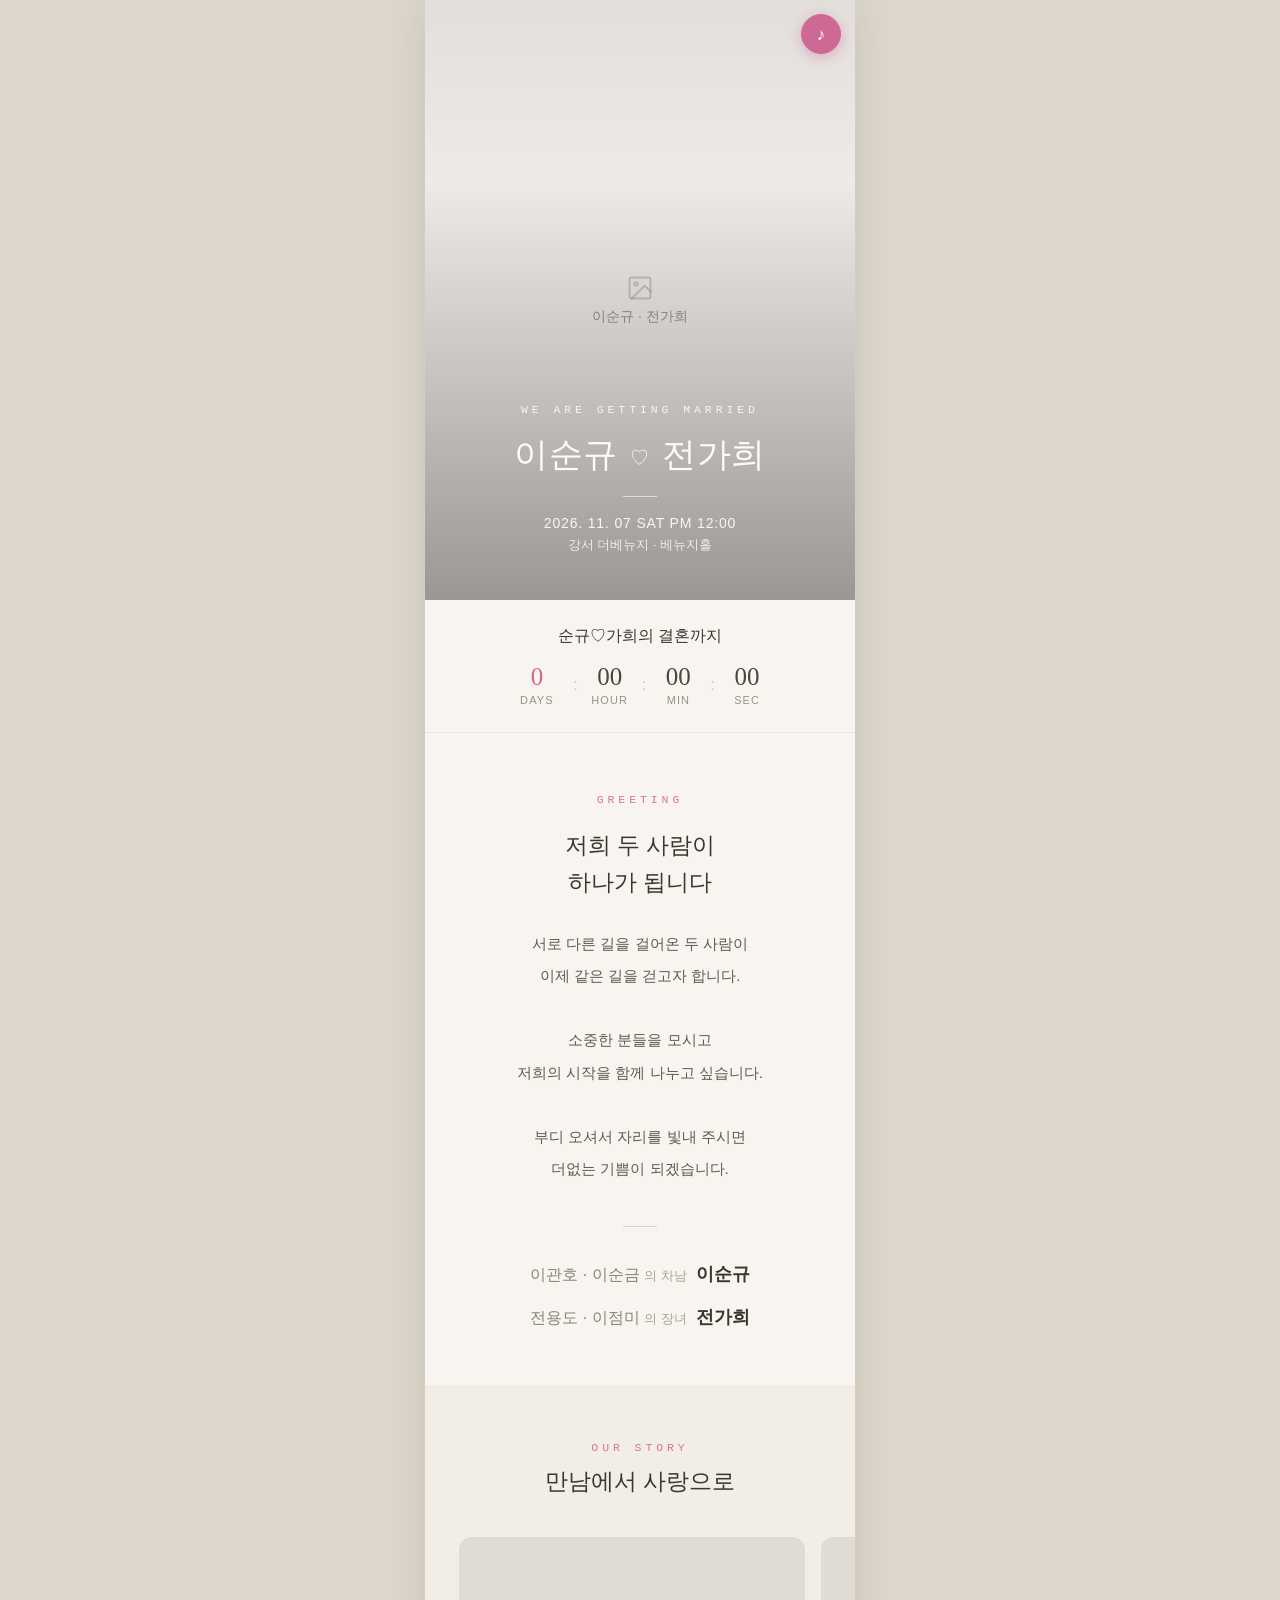
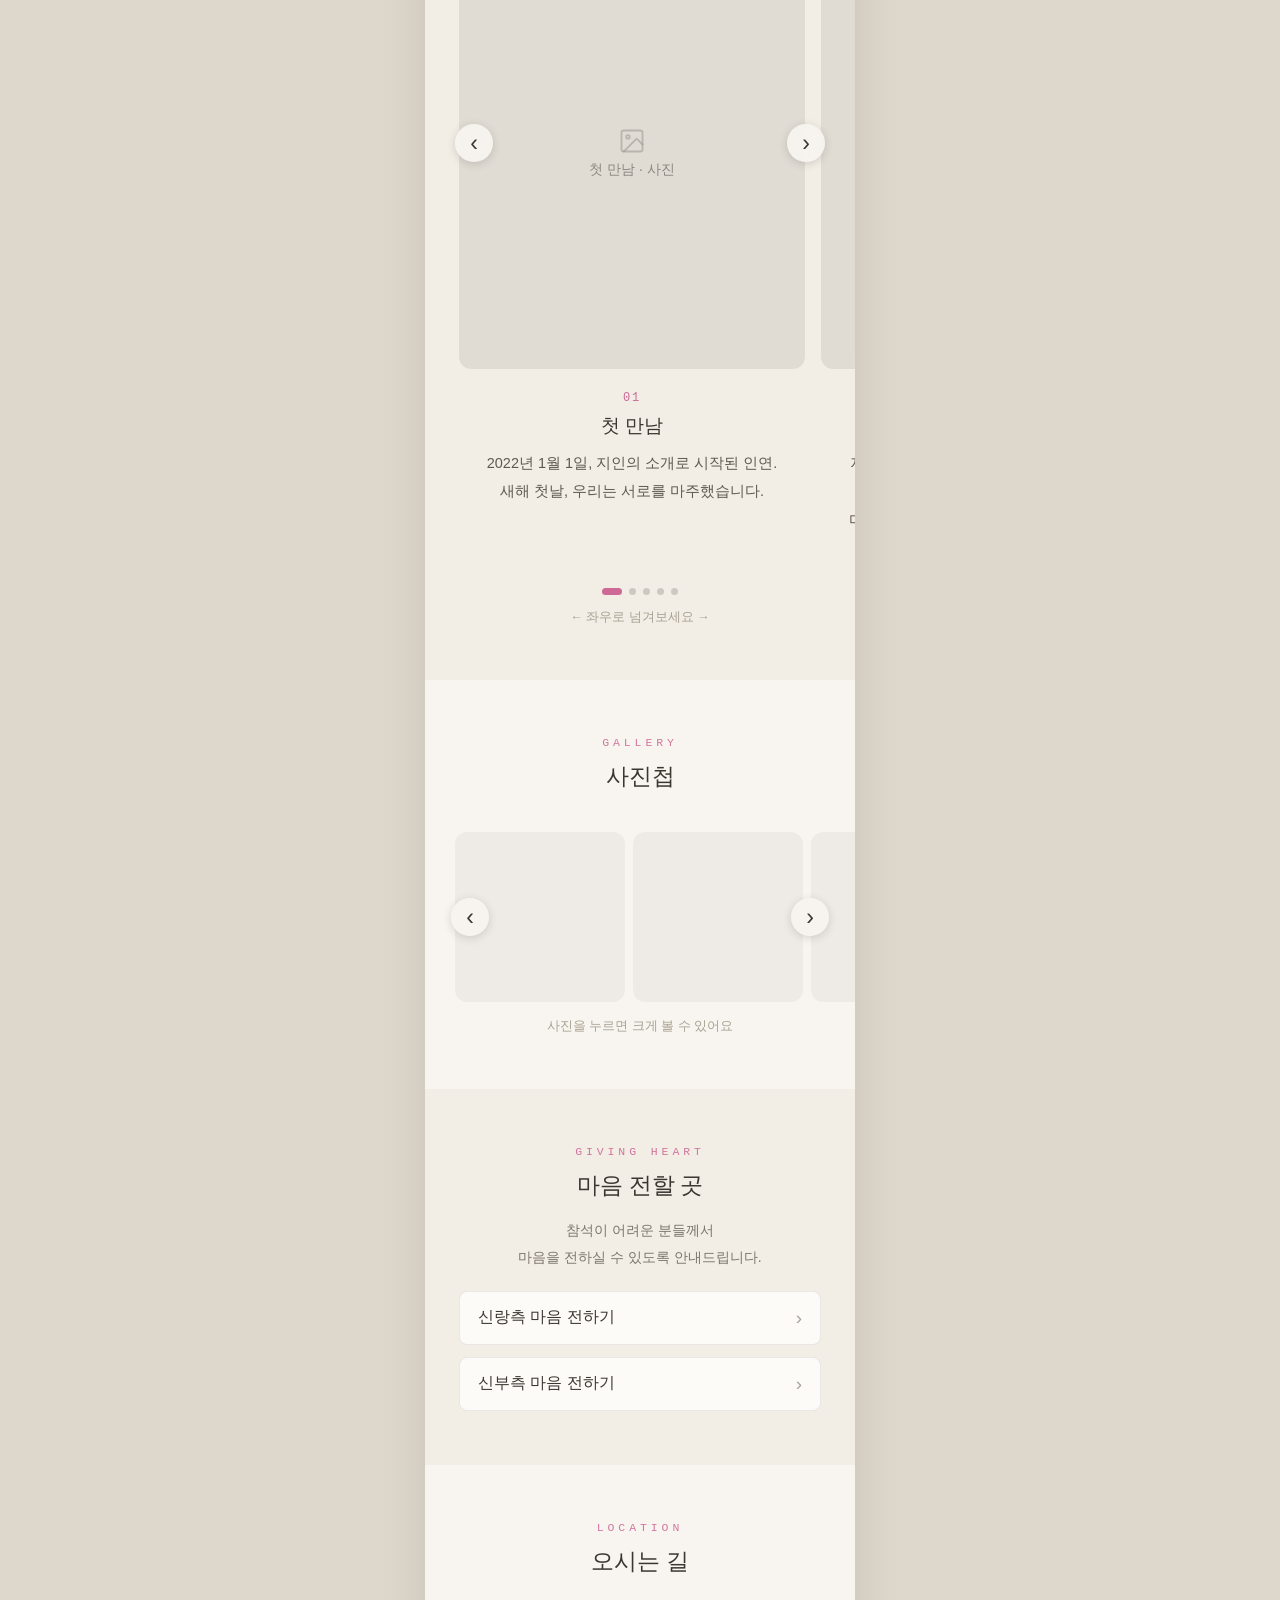
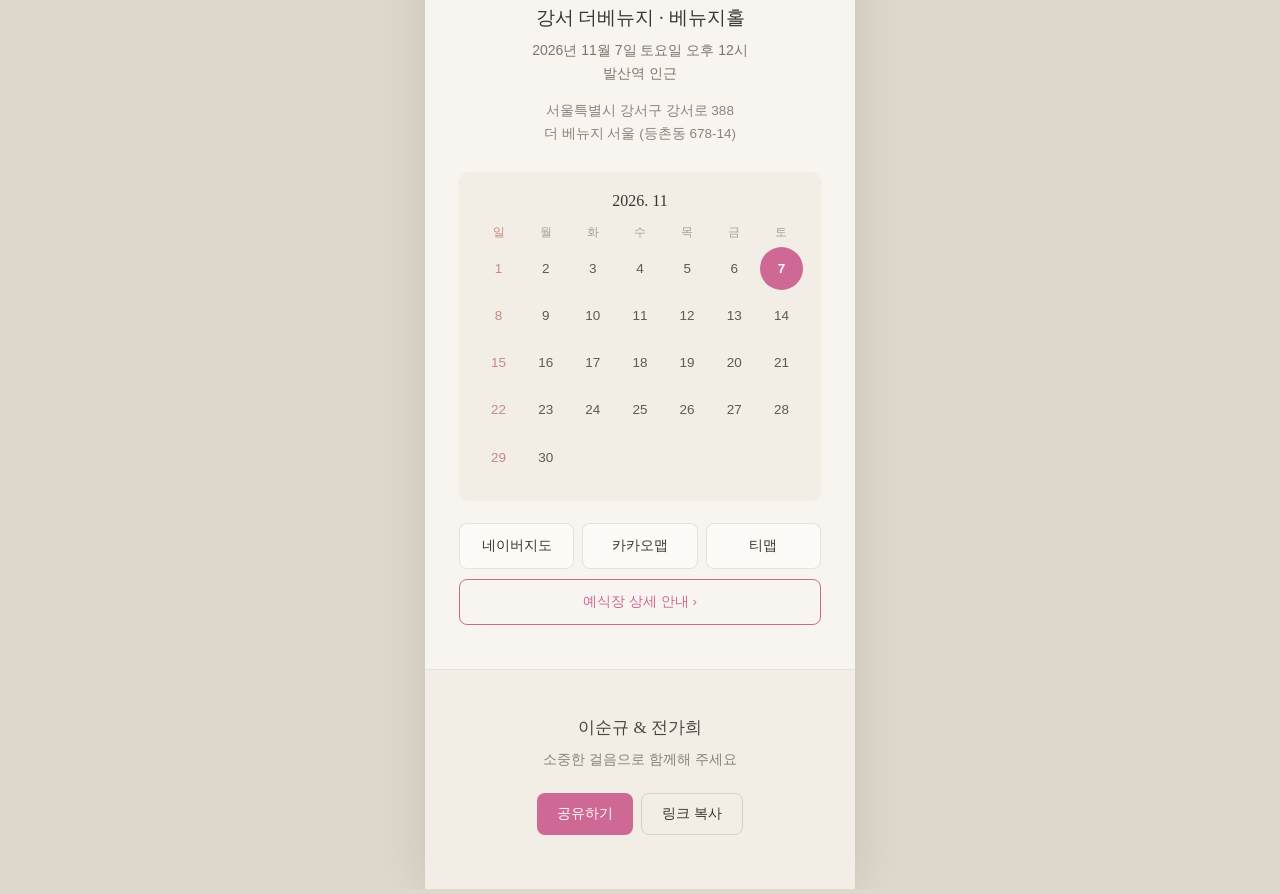
==== commit 6c21005a: "Add files via upload" ====
--- a/index.html
+++ b/index.html
@@ -10,8 +10,8 @@
 <meta property="og:title" content="이순규 ♥ 전가희 결혼합니다">
 <meta property="og:description" content="2026. 11. 07 (토) 낮 12시 · 강서 더베뉴지 베뉴지홀">
 <meta property="og:image" content="https://kaheevamhee.github.io/Soongyu_Gahee/assets/images/og-image.jpg">
-<meta property="og:image:width" content="1200">
-<meta property="og:image:height" content="630">
+<meta property="og:image:width" content="800">
+<meta property="og:image:height" content="1200">
 <meta property="og:url" content="https://kaheevamhee.github.io/Soongyu_Gahee/">
 <meta property="og:locale" content="ko_KR">
 <meta name="twitter:card" content="summary_large_image">
@@ -27,6 +27,16 @@
 </head>
 <body>
 
+<!-- 진입 인트로 레이어 -->
+<div class="intro" id="intro">
+  <div class="intro-inner">
+    <div class="intro-eyebrow">WE ARE GETTING MARRIED</div>
+    <div class="intro-names">이순규 <span>♡</span> 전가희</div>
+    <div class="intro-line"></div>
+    <div class="intro-date">2026. 11. 07 SAT</div>
+  </div>
+</div>
+
 <div class="card" id="card">
 
 <button class="music-toggle" id="musicToggle" aria-label="배경음악" aria-pressed="false">
--- a/css/style.css
+++ b/css/style.css
@@ -45,22 +45,42 @@
   top: 14px;
   right: calc(50% - 201px);
   z-index: 50;
-  width: 38px;
-  height: 38px;
+  width: 40px;
+  height: 40px;
   border-radius: 50%;
   border: 1px solid rgba(58, 54, 48, .14);
-  background: rgba(248, 245, 240, .82);
+  background: rgba(248, 245, 240, .88);
   backdrop-filter: blur(6px);
-  color: var(--ac);
-  font-size: 15px;
+  color: #b6ada0;
+  font-size: 17px;
   cursor: pointer;
   display: flex;
   align-items: center;
   justify-content: center;
   box-shadow: 0 2px 10px rgba(0, 0, 0, .06);
-}
-.music-note { display: inline-block; opacity: .5; }
-.music-note.playing { opacity: 1; animation: pulse 1s infinite alternate; }
+  transition: background .2s, color .2s, border-color .2s, box-shadow .2s;
+}
+/* 재생 중(ON): 핑크로 채워지고 아이콘 흰색 + 맥동 → 상태가 확실히 보임 */
+.music-toggle.on {
+  background: var(--ac);
+  border-color: var(--ac);
+  color: #fff;
+  box-shadow: 0 3px 14px rgba(206, 105, 150, .45);
+}
+.music-note { display: inline-block; line-height: 1; }
+.music-toggle.on .music-note { animation: pulse 1s infinite alternate; }
+/* 꺼짐(OFF)일 때 살짝 사선(음소거 느낌) */
+.music-toggle::after {
+  content: "";
+  position: absolute;
+  width: 26px;
+  height: 2px;
+  background: #b6ada0;
+  border-radius: 2px;
+  transform: rotate(-45deg);
+  transition: opacity .2s;
+}
+.music-toggle.on::after { opacity: 0; }
 
 /* ---------- image slot ---------- */
 .img-slot {
@@ -69,7 +89,6 @@
   height: 100%;
   overflow: hidden;
   background: rgba(0, 0, 0, .04);
-  cursor: pointer;
 }
 .img-slot[data-shape="rect"] { border-radius: 0; }
 .img-slot[data-shape="rounded"] { border-radius: 12px; }
@@ -96,12 +115,12 @@
   text-align: center;
   padding: 12px;
   color: rgba(58, 54, 48, .5);
-  font-size: 13px;
+  font-size: 14px;
   user-select: none;
 }
 .img-slot-empty svg { opacity: .45; }
 .img-slot-empty .cap { max-width: 90%; font-weight: 500; letter-spacing: .01em; }
-.img-slot-empty .sub { font-size: 11px; }
+.img-slot-empty .sub { font-size: 12px; }
 .img-slot-empty .sub u { text-underline-offset: 2px; text-decoration-color: rgba(58, 54, 48, .3); }
 .img-slot.drag-over { outline: 2px solid var(--ac); outline-offset: -2px; background: rgba(206, 105, 150, .12); }
 .img-slot.filled .img-slot-img { display: block; }
@@ -132,7 +151,7 @@
 }
 .eyebrow {
   font-family: ui-monospace, Menlo, monospace;
-  font-size: 10.5px;
+  font-size: 11.5px;
   letter-spacing: .34em;
   opacity: .9;
   color: var(--ac);
@@ -140,15 +159,15 @@
 .hero-text .eyebrow { opacity: .9; color: inherit; letter-spacing: .34em; }
 .hero-names {
   font-family: 'Gowun Batang', serif;
-  font-size: 33px;
+  font-size: 34px;
   letter-spacing: .02em;
   margin-top: 16px;
   line-height: 1.35;
 }
-.hero-names .heart { font-size: 18px; margin: 0 12px; vertical-align: middle; opacity: .85; }
+.hero-names .heart { font-size: 19px; margin: 0 12px; vertical-align: middle; opacity: .85; }
 .hero-text .hr { width: 34px; height: 1px; background: rgba(253, 251, 247, .6); margin: 18px auto; }
-.hero-date { font-size: 13px; letter-spacing: .06em; opacity: .95; }
-.hero-venue { font-size: 12px; opacity: .85; margin-top: 5px; }
+.hero-date { font-size: 14px; letter-spacing: .06em; opacity: .95; }
+.hero-venue { font-size: 13px; opacity: .85; margin-top: 5px; }
 
 /* ---------- d-day ---------- */
 .dday {
@@ -156,30 +175,30 @@
   text-align: center;
   border-bottom: 1px solid rgba(58, 54, 48, .08);
 }
-.dday-title { font-family: 'Gowun Batang', serif; font-size: 15px; margin-bottom: 16px; }
+.dday-title { font-family: 'Gowun Batang', serif; font-size: 16px; margin-bottom: 16px; }
 .dday-row { display: flex; justify-content: center; gap: 10px; }
 .dday-cell { min-width: 44px; }
 .dday-cell.wide { min-width: 52px; }
-.dday-num { font-family: 'Gowun Batang', serif; font-size: 24px; color: #4a463f; }
+.dday-num { font-family: 'Gowun Batang', serif; font-size: 25px; color: #4a463f; }
 .dday-num:not(.muted) { color: var(--ac); }
-.dday-label { font-size: 10px; letter-spacing: .1em; color: #9a9284; margin-top: 3px; }
-.dday-colon { align-self: center; color: #cfc7b8; font-size: 16px; }
+.dday-label { font-size: 11px; letter-spacing: .1em; color: #9a9284; margin-top: 3px; }
+.dday-colon { align-self: center; color: #cfc7b8; font-size: 17px; }
 
 /* ---------- greeting ---------- */
 .greeting { padding: 60px 34px 54px; text-align: center; }
-.greeting-title { font-family: 'Gowun Batang', serif; font-size: 22px; margin-top: 22px; line-height: 1.6; }
-.greeting-body { font-size: 14px; line-height: 2.15; color: #5f5a51; margin: 26px auto 0; max-width: 300px; }
+.greeting-title { font-family: 'Gowun Batang', serif; font-size: 23px; margin-top: 22px; line-height: 1.6; }
+.greeting-body { font-size: 15px; line-height: 2.15; color: #5f5a51; margin: 26px auto 0; max-width: 300px; }
 .hr { width: 34px; height: 1px; background: rgba(58, 54, 48, .18); }
 .hr.center { margin: 40px auto 34px; }
-.family { display: flex; flex-direction: column; gap: 16px; align-items: center; font-size: 15px; line-height: 1.5; }
+.family { display: flex; flex-direction: column; gap: 16px; align-items: center; font-size: 16px; line-height: 1.5; }
 .family .parents { color: #8a8378; }
-.family .rel { font-size: 12px; color: #a9a294; }
-.family .who { font-family: 'Gowun Batang', serif; font-size: 17px; font-weight: 700; }
+.family .rel { font-size: 13px; color: #a9a294; }
+.family .who { font-family: 'Gowun Batang', serif; font-size: 18px; font-weight: 700; }
 
 /* ---------- section head ---------- */
 .section-head { text-align: center; margin-bottom: 40px; }
 .section-head.small { margin-bottom: 14px; }
-.section-title { font-family: 'Gowun Batang', serif; font-size: 22px; margin-top: 12px; }
+.section-title { font-family: 'Gowun Batang', serif; font-size: 23px; margin-top: 12px; }
 
 /* ---------- story ---------- */
 .story-section { padding: 56px 34px 54px; background: #f2ede5; }
@@ -195,9 +214,9 @@
 .story-slide { flex: 0 0 100%; box-sizing: border-box; scroll-snap-align: center; padding-right: 16px; }
 .story-img-wrap { aspect-ratio: 4 / 5; border-radius: 12px; overflow: hidden; background: rgba(0, 0, 0, .04); }
 .story-text { text-align: center; margin-top: 22px; }
-.story-no { font-family: ui-monospace, Menlo, monospace; font-size: 11px; letter-spacing: .14em; color: var(--ac); }
-.story-title { font-family: 'Gowun Batang', serif; font-size: 18px; margin: 8px 0 10px; }
-.story-body { font-size: 13.5px; line-height: 1.95; color: #5f5a51; max-width: 300px; margin: 0 auto; }
+.story-no { font-family: ui-monospace, Menlo, monospace; font-size: 12px; letter-spacing: .14em; color: var(--ac); }
+.story-title { font-family: 'Gowun Batang', serif; font-size: 19px; margin: 8px 0 10px; }
+.story-body { font-size: 14.5px; line-height: 1.95; color: #5f5a51; max-width: 300px; margin: 0 auto; }
 
 .arrow {
   position: absolute;
@@ -212,7 +231,7 @@
   display: flex;
   align-items: center;
   justify-content: center;
-  font-size: 22px;
+  font-size: 23px;
   cursor: pointer;
   z-index: 3;
   user-select: none;
@@ -234,7 +253,7 @@
 }
 .dots button.active { background: var(--ac); width: 20px; }
 
-.hint { text-align: center; font-size: 11.5px; color: #a9a294; margin-top: 14px; }
+.hint { text-align: center; font-size: 12.5px; color: #a9a294; margin-top: 14px; }
 .gallery-section .hint { margin-top: 16px; }
 
 /* ---------- gallery ---------- */
@@ -253,7 +272,7 @@
 
 /* ---------- accounts ---------- */
 .accounts-section { padding: 56px 34px 54px; background: #f2ede5; }
-.accounts-intro { font-size: 13px; line-height: 1.9; color: #7c766c; margin-top: 16px; }
+.accounts-intro { font-size: 14px; line-height: 1.9; color: #7c766c; margin-top: 16px; }
 .accordion { margin-top: 20px; }
 .accordion + .accordion { margin-top: 12px; }
 .accordion-toggle {
@@ -267,10 +286,10 @@
   align-items: center;
   cursor: pointer;
   font-family: 'Gowun Dodum', sans-serif;
-  font-size: 14.5px;
+  font-size: 15.5px;
   color: #3a3630;
 }
-.chevron { display: inline-block; transition: transform .2s; color: #a9a294; font-size: 18px; }
+.chevron { display: inline-block; transition: transform .2s; color: #a9a294; font-size: 19px; }
 .chevron.open { transform: rotate(90deg); }
 .accordion-panel { display: flex; flex-direction: column; gap: 8px; margin-top: 8px; }
 .accordion-panel[hidden] { display: none; }
@@ -283,10 +302,10 @@
   justify-content: space-between;
   align-items: center;
 }
-.account-role { font-size: 11px; color: #a9a294; }
-.account-bank { font-size: 14px; margin-top: 3px; }
+.account-role { font-size: 12px; color: #a9a294; }
+.account-bank { font-size: 15px; margin-top: 3px; }
 .account-bank .num { color: #6a655c; }
-.account-owner { font-size: 12.5px; color: #8a8378; margin-top: 2px; }
+.account-owner { font-size: 13.5px; color: #8a8378; margin-top: 2px; }
 .copy-btn {
   flex: none;
   padding: 8px 12px;
@@ -294,7 +313,7 @@
   border: 1px solid var(--ac);
   background: transparent;
   color: var(--ac);
-  font-size: 12px;
+  font-size: 13px;
   cursor: pointer;
   white-space: nowrap;
   font-family: 'Gowun Dodum', sans-serif;
@@ -304,21 +323,21 @@
 .location-section { padding: 56px 34px 44px; }
 .location-section .section-head { margin-bottom: 28px; }
 .venue-info { text-align: center; margin-bottom: 26px; }
-.venue-name { font-family: 'Gowun Batang', serif; font-size: 18px; }
-.venue-when { font-size: 13px; color: #7c766c; margin-top: 8px; line-height: 1.7; }
-.venue-address { font-size: 12.5px; color: #8a8378; margin: 14px auto 0; line-height: 1.7; max-width: 300px; }
+.venue-name { font-family: 'Gowun Batang', serif; font-size: 19px; }
+.venue-when { font-size: 14px; color: #7c766c; margin-top: 8px; line-height: 1.7; }
+.venue-address { font-size: 13.5px; color: #8a8378; margin: 14px auto 0; line-height: 1.7; max-width: 300px; }
 
 .calendar { background: #f2ede5; border-radius: 10px; padding: 20px 18px 22px; margin-bottom: 22px; }
-.calendar-title { text-align: center; font-family: 'Gowun Batang', serif; font-size: 15px; margin-bottom: 14px; }
+.calendar-title { text-align: center; font-family: 'Gowun Batang', serif; font-size: 16px; margin-bottom: 14px; }
 .calendar-dow, .calendar-grid { display: grid; grid-template-columns: repeat(7, 1fr); gap: 4px; text-align: center; }
-.calendar-dow { font-size: 11px; color: #a9a294; margin-bottom: 6px; }
+.calendar-dow { font-size: 12px; color: #a9a294; margin-bottom: 6px; }
 .calendar-dow .sun { color: #c58a83; }
 .calendar-grid div {
   aspect-ratio: 1 / 1;
   display: flex;
   align-items: center;
   justify-content: center;
-  font-size: 12.5px;
+  font-size: 13.5px;
   border-radius: 50%;
   color: #5f5a51;
 }
@@ -331,7 +350,7 @@
   border-radius: 8px;
   border: 1px solid rgba(58, 54, 48, .12);
   background: #fdfbf7;
-  font-size: 12.5px;
+  font-size: 13.5px;
   cursor: pointer;
   font-family: 'Gowun Dodum', sans-serif;
   color: #3a3630;
@@ -343,7 +362,7 @@
   border-radius: 8px;
   border: 1px solid var(--ac);
   color: var(--ac);
-  font-size: 12.5px;
+  font-size: 13.5px;
 }
 
 /* ---------- footer ---------- */
@@ -353,8 +372,8 @@
   background: #f2ede5;
   border-top: 1px solid rgba(58, 54, 48, .06);
 }
-.footer-names { font-family: 'Gowun Batang', serif; font-size: 16px; line-height: 1.7; color: #4a463f; }
-.footer-sub { font-size: 12.5px; color: #8a8378; margin-top: 8px; }
+.footer-names { font-family: 'Gowun Batang', serif; font-size: 17px; line-height: 1.7; color: #4a463f; }
+.footer-sub { font-size: 13.5px; color: #8a8378; margin-top: 8px; }
 .footer-actions { display: flex; gap: 8px; justify-content: center; margin-top: 24px; }
 .btn-share {
   padding: 11px 20px;
@@ -362,7 +381,7 @@
   border: none;
   background: var(--ac);
   color: #fdfbf7;
-  font-size: 13px;
+  font-size: 14px;
   cursor: pointer;
   font-family: 'Gowun Dodum', sans-serif;
 }
@@ -372,7 +391,7 @@
   border: 1px solid rgba(58, 54, 48, .14);
   background: transparent;
   color: #3a3630;
-  font-size: 13px;
+  font-size: 14px;
   cursor: pointer;
   font-family: 'Gowun Dodum', sans-serif;
 }
@@ -399,7 +418,7 @@
   border-radius: 50%;
   background: rgba(255, 255, 255, .16);
   color: #fff;
-  font-size: 26px;
+  font-size: 27px;
   line-height: 1;
   cursor: pointer;
   display: flex;
@@ -420,7 +439,7 @@
 .lightbox-img { max-width: 100%; max-height: 100%; object-fit: contain; border-radius: 4px; }
 .lightbox-counter {
   color: rgba(255, 255, 255, .82);
-  font-size: 13px;
+  font-size: 14px;
   font-family: ui-monospace, Menlo, monospace;
   letter-spacing: .12em;
   margin-top: 20px;
@@ -437,7 +456,7 @@
   display: flex;
   align-items: center;
   justify-content: center;
-  font-size: 24px;
+  font-size: 25px;
   cursor: pointer;
 }
 .lightbox-arrow.left { left: 10px; }
@@ -452,7 +471,7 @@
   transform: translateX(-50%);
   background: rgba(40, 37, 32, .88);
   color: #fdfbf7;
-  font-size: 12.5px;
+  font-size: 13.5px;
   padding: 10px 18px;
   border-radius: 20px;
   z-index: 200;
@@ -461,3 +480,61 @@
   transition: opacity .2s;
 }
 .toast.show { opacity: 1; }
+
+/* ==================== 모션 (인트로 · 스크롤 등장 · 히어로) ==================== */
+
+/* 진입 인트로 레이어 — 위로 걷히며 청첩장이 드러남 */
+.intro {
+  position: fixed;
+  inset: 0;
+  z-index: 300;
+  background: #f2ede5;
+  display: flex;
+  align-items: center;
+  justify-content: center;
+  overflow: hidden;
+  transition: transform 1.05s cubic-bezier(.76, 0, .24, 1);
+}
+.intro.up { transform: translateY(-100%); }
+.intro-inner {
+  text-align: center;
+  color: #4a463f;
+  opacity: 0;
+  transform: translateY(14px);
+  animation: introIn 1s ease .15s forwards;
+}
+.intro-eyebrow {
+  font-family: ui-monospace, Menlo, monospace;
+  font-size: 11px;
+  letter-spacing: .34em;
+  color: var(--ac);
+}
+.intro-names {
+  font-family: 'Gowun Batang', serif;
+  font-size: 30px;
+  margin-top: 18px;
+  letter-spacing: .02em;
+}
+.intro-names span { color: var(--ac); margin: 0 10px; font-size: 22px; vertical-align: middle; }
+.intro-line { width: 30px; height: 1px; background: rgba(58, 54, 48, .25); margin: 18px auto; }
+.intro-date { font-size: 13px; letter-spacing: .08em; color: #7c766c; }
+@keyframes introIn { to { opacity: 1; transform: none; } }
+
+/* 스크롤 등장 */
+.reveal {
+  opacity: 0;
+  transform: translateY(30px);
+  transition: opacity .9s ease, transform .9s cubic-bezier(.2, .65, .25, 1);
+}
+.reveal.in { opacity: 1; transform: none; }
+
+/* 히어로 입장 줌 (켄번스) */
+.hero-slot .img-slot-img { animation: heroIntro 2.2s cubic-bezier(.2, .6, .2, 1) both; }
+@keyframes heroIntro { from { transform: scale(1.28); } to { transform: scale(1.1); } }
+.hero-text { will-change: transform, opacity; }
+
+@media (prefers-reduced-motion: reduce) {
+  .reveal, .reveal.in { opacity: 1 !important; transform: none !important; transition: none !important; }
+  .hero-slot .img-slot-img { animation: none; }
+  .intro { display: none !important; }
+}
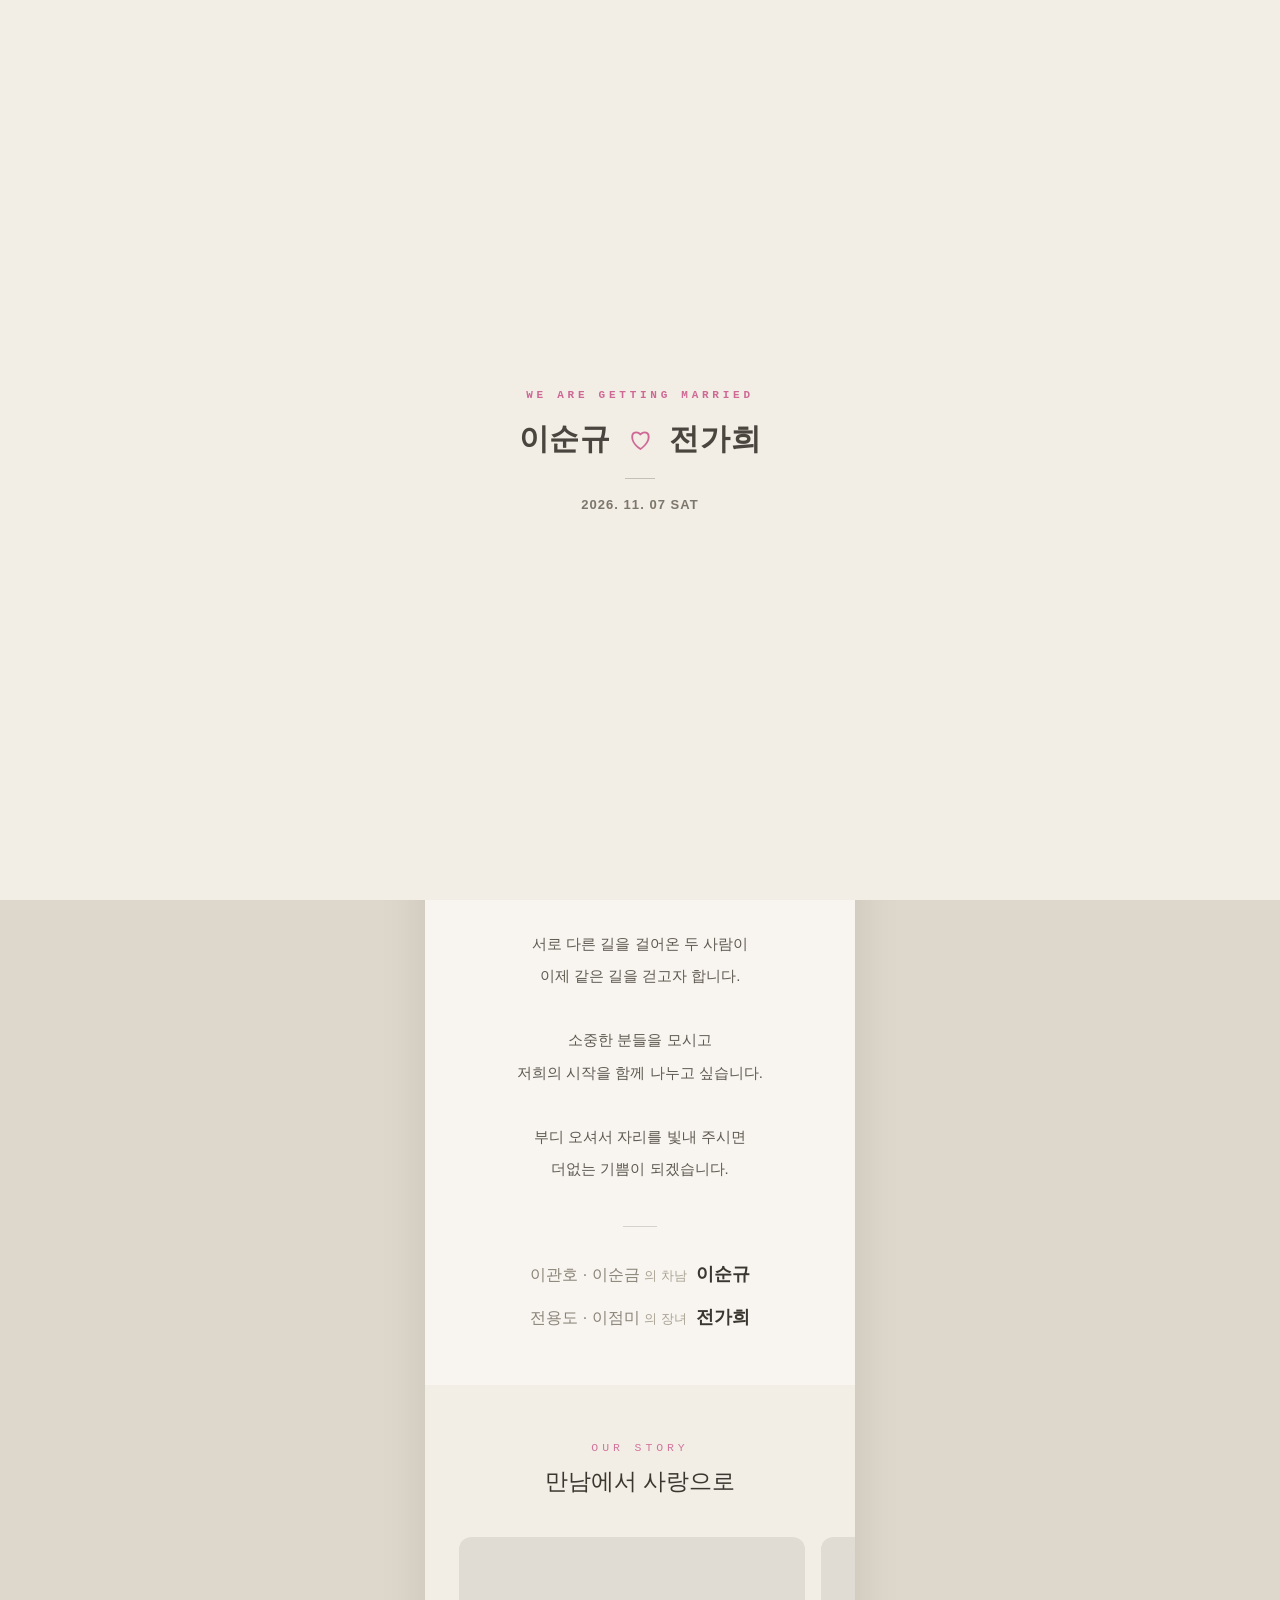
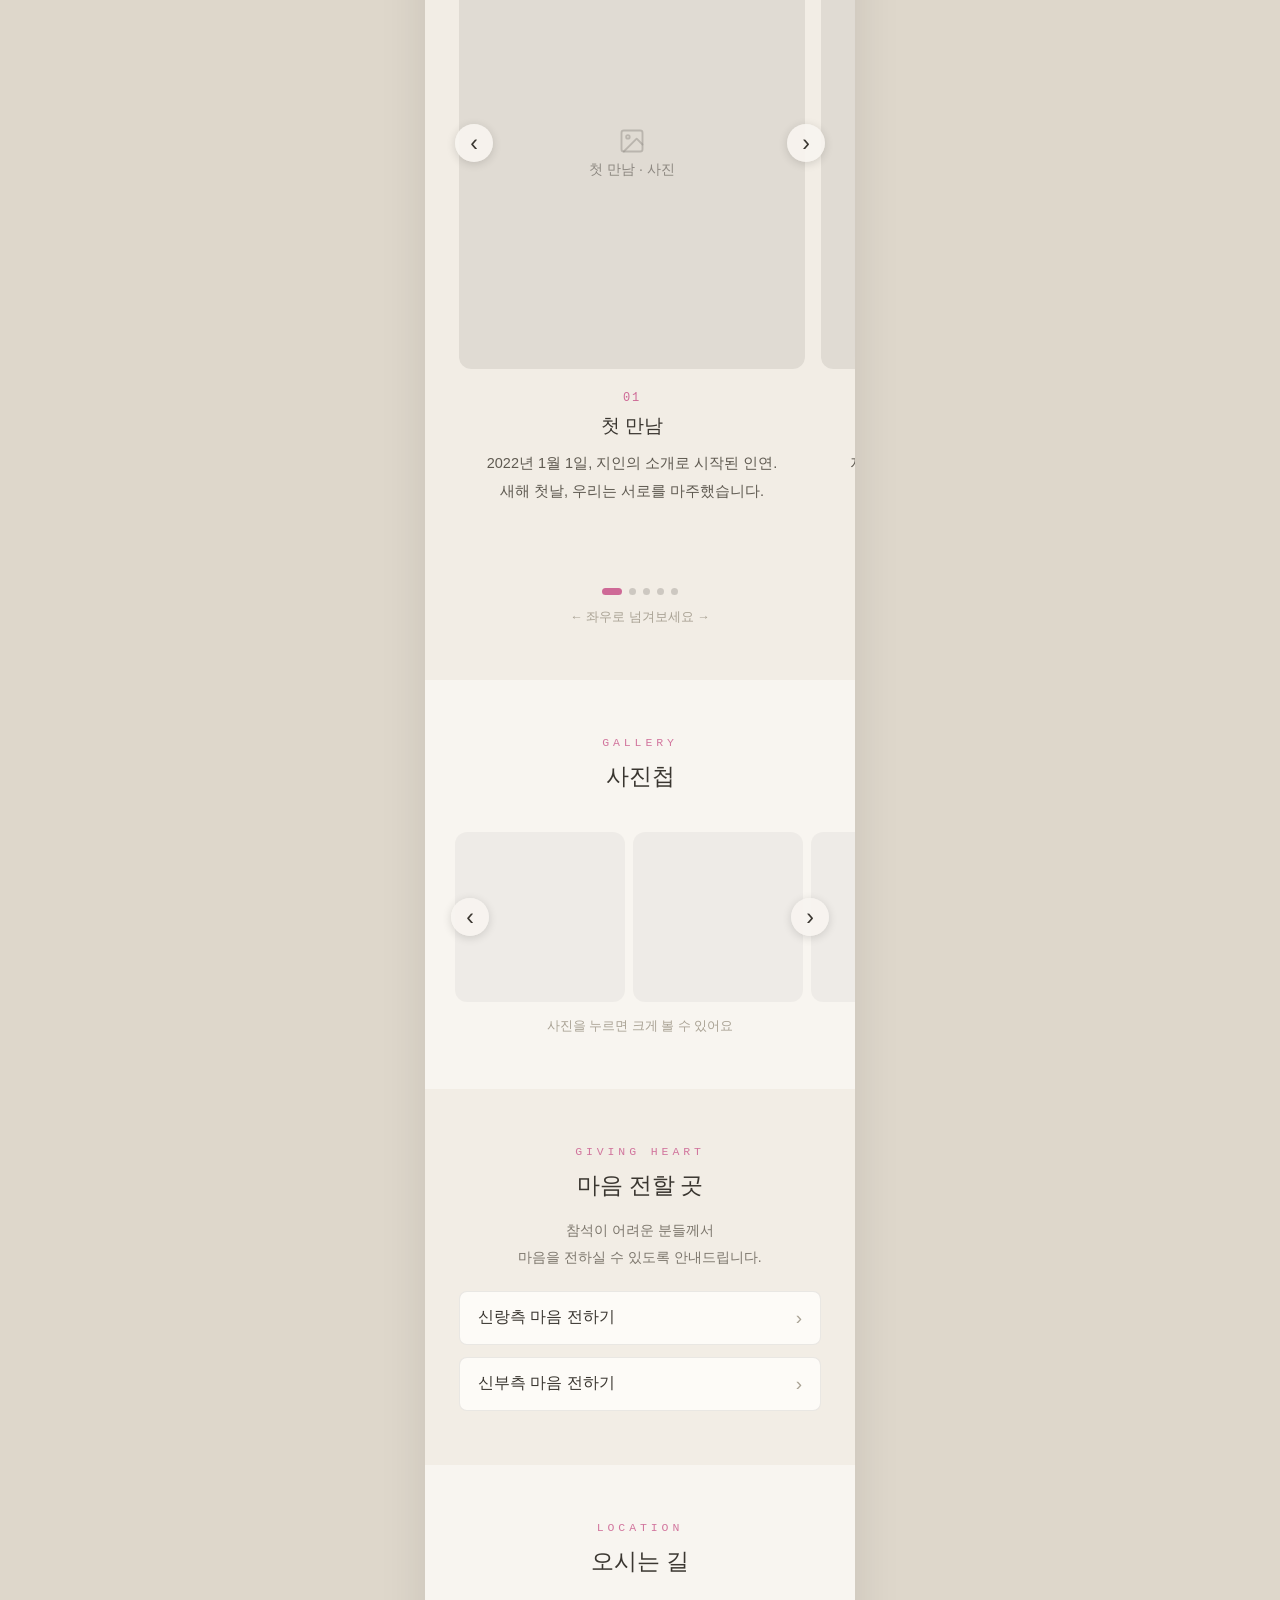
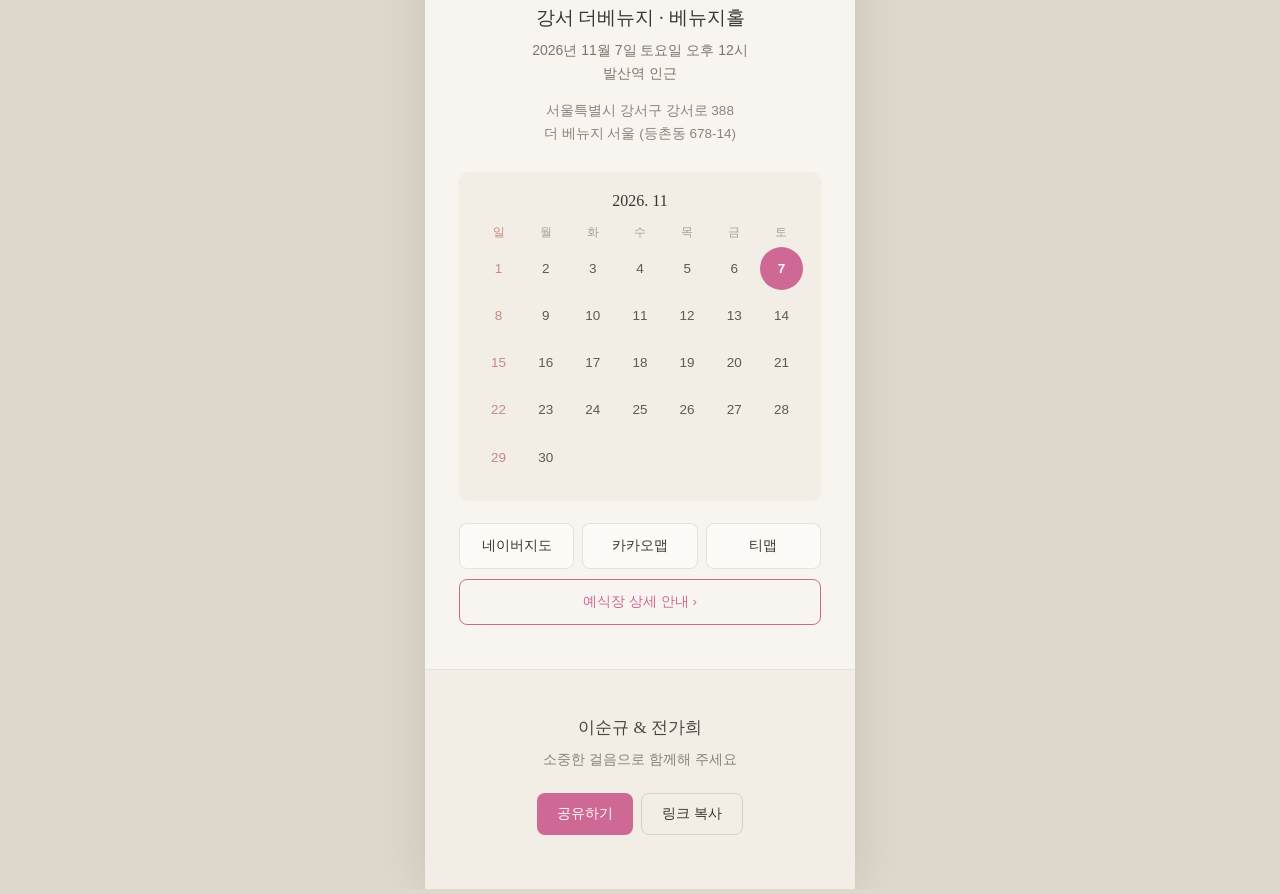
==== commit f1728df4: "Add files via upload" ====
--- a/index.html
+++ b/index.html
@@ -131,7 +131,7 @@
         <div class="story-text">
           <div class="story-no">02</div>
           <div class="story-title">애틋했던 그 시절</div>
-          <div class="story-body">저녁 9시면 아쉽게 돌아서야 했던 코로나 시기.<br>마스크 너머로도 서로를 알아가던 설레는 날들이었습니다.</div>
+          <div class="story-body">저녁 9시면 아쉽게 돌아서야 했던 코로나 시기.<br>마스크 너머로도 서로를 알아가던<br>설레는 날들이었습니다.</div>
         </div>
       </div>
 
@@ -309,7 +309,7 @@
   <div class="lightbox-arrow right" id="lightboxNext" aria-label="다음">›</div>
 </div>
 
-<audio id="bgm" src="assets/audio/bgm.mp3" loop preload="none"></audio>
+<audio id="bgm" src="assets/audio/bgm.mp3" loop preload="auto" playsinline></audio>
 
 </div>
 
--- a/css/style.css
+++ b/css/style.css
@@ -288,9 +288,17 @@
   font-family: 'Gowun Dodum', sans-serif;
   font-size: 15.5px;
   color: #3a3630;
-}
-.chevron { display: inline-block; transition: transform .2s; color: #a9a294; font-size: 19px; }
-.chevron.open { transform: rotate(90deg); }
+  transition: background .2s, border-color .2s, color .2s;
+}
+/* 펼쳐진 상태 — 포인트 컬러로 강조 */
+.accordion-toggle.open {
+  color: var(--ac);
+  border-color: var(--ac);
+  background: rgba(206, 105, 150, .07);
+  font-weight: 700;
+}
+.chevron { display: inline-block; transition: transform .2s, color .2s; color: #a9a294; font-size: 19px; }
+.chevron.open { transform: rotate(90deg); color: var(--ac); }
 .accordion-panel { display: flex; flex-direction: column; gap: 8px; margin-top: 8px; }
 .accordion-panel[hidden] { display: none; }
 .account-card {
@@ -502,18 +510,21 @@
   opacity: 0;
   transform: translateY(14px);
   animation: introIn 1s ease .15s forwards;
+  font-weight: 700;
 }
 .intro-eyebrow {
   font-family: ui-monospace, Menlo, monospace;
   font-size: 11px;
   letter-spacing: .34em;
   color: var(--ac);
+  font-weight: 700;
 }
 .intro-names {
   font-family: 'Gowun Batang', serif;
   font-size: 30px;
   margin-top: 18px;
   letter-spacing: .02em;
+  font-weight: 700;
 }
 .intro-names span { color: var(--ac); margin: 0 10px; font-size: 22px; vertical-align: middle; }
 .intro-line { width: 30px; height: 1px; background: rgba(58, 54, 48, .25); margin: 18px auto; }
